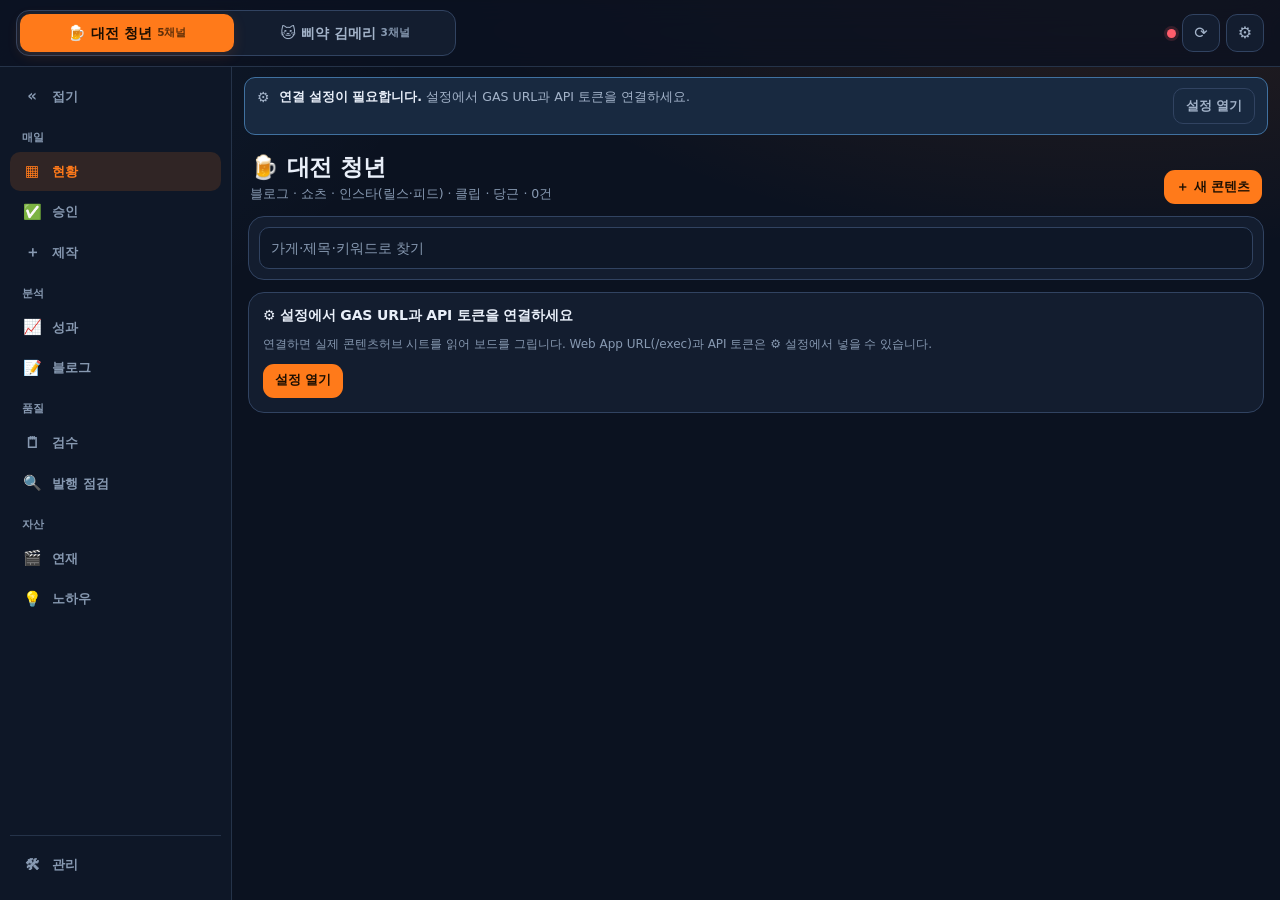
==== index.html @ 8d82ce2b "chore(MV): 노트북 미지원 안내 문구 제거 — hub-agent #15 로 영상 컷 렌더 확정 hub-agent PR #15(243d87c)가 노트북 MV 영상 컷(inpu" ====
<!doctype html>
<html lang="ko" data-brand="daejeon_youth">
<head>
<meta charset="utf-8">
<meta name="viewport" content="width=device-width, initial-scale=1, viewport-fit=cover">
<meta http-equiv="Content-Security-Policy"
      content="default-src 'self'; script-src 'self'; style-src 'self' 'unsafe-inline'; img-src 'self' data: blob:; media-src 'self' blob: https://*.storage.jamendo.com; connect-src 'self' https://script.google.com https://script.googleusercontent.com; font-src 'self'; base-uri 'none'; form-action 'none'; frame-ancestors 'none'">
<meta name="referrer" content="no-referrer">
<meta name="theme-color" content="#0b1220">
<meta name="mobile-web-app-capable" content="yes">
<meta name="apple-mobile-web-app-capable" content="yes">
<meta name="apple-mobile-web-app-title" content="콘텐츠허브">
<meta name="apple-mobile-web-app-status-bar-style" content="black-translucent">
<title>Content Hub OS — 대전청년 · 삐약 김메리</title>
<link rel="manifest" href="manifest.webmanifest">
<link rel="icon" href="icons/icon-192.png" sizes="192x192" type="image/png">
<link rel="apple-touch-icon" href="icons/icon-192.png">
<link rel="stylesheet" href="css/style.css?v=m2-33">
<link rel="stylesheet" href="css/studio.css?v=20261126b">
</head>
<body>

<a class="skip" href="#main">본문으로 건너뛰기</a>

<header class="appbar">
  <div class="brands" role="tablist" aria-label="브랜드 전환">
    <button type="button" class="brand-chip" data-brand-btn="daejeon_youth" role="tab" aria-selected="true">
      <span class="bc-emoji" aria-hidden="true">🍺</span>
      <span class="bc-name">대전 청년</span>
      <span class="bc-chan">5채널</span>
    </button>
    <button type="button" class="brand-chip" data-brand-btn="ppiyak_kimmary" role="tab" aria-selected="false">
      <span class="bc-emoji" aria-hidden="true">🐱</span>
      <span class="bc-name">삐약 김메리</span>
      <span class="bc-chan">3채널</span>
    </button>
  </div>

  <div class="appbar-tools">
    <button type="button" id="btn-approve-badge" class="pill pill-approve" hidden aria-label="승인 대기 목록 열기">
      <span aria-hidden="true">✅</span><span class="pill-label">승인 대기</span> <b id="approve-count">0</b>
    </button>
    <span id="conn-dot" class="conn-dot" title="연결 상태"></span>
    <button type="button" id="btn-refresh" class="icon-btn" title="새로고침" aria-label="새로고침">⟳</button>
    <button type="button" id="btn-settings" class="icon-btn" title="설정" aria-label="설정">⚙︎</button>
  </div>
</header>

<nav class="tabbar" id="tabbar" aria-label="화면 이동">
  <button type="button" class="tab" data-route="board" aria-label="진행 현황" title="전체 진행 단계를 한눈에"><span aria-hidden="true">▦</span><em>현황</em></button>
  <button type="button" class="tab" data-route="approve" aria-label="빠른 승인" title="카드 한 장씩 읽고 바로 승인"><span aria-hidden="true">✅</span><em>승인</em></button>
  <button type="button" class="tab" data-route="create" aria-label="제작 스튜디오" title="재료를 넣으면 블로그·영상·피드 완성본이 나옵니다"><span aria-hidden="true">＋</span><em>제작</em></button>
  <button type="button" class="tab" data-route="perf" aria-label="성과분석" title="이번 주 유효조회·당월 리워드·당근 달성률"><span aria-hidden="true">📈</span><em>성과</em></button>
  <button type="button" class="tab" id="btn-more" aria-label="더보기 메뉴"><span aria-hidden="true">⋯</span><em>더보기</em></button>
</nav>

<nav class="sidebar" id="sidebar" aria-label="전체 메뉴">
  <button type="button" class="side-toggle" id="btn-rail" aria-label="사이드바 접기" title="사이드바 접기"><span aria-hidden="true">«</span><em>접기</em></button>
  <p class="side-title">매일</p>
  <button type="button" class="side-item" data-route="board" aria-label="진행 현황" title="전체 진행 단계를 한눈에"><span aria-hidden="true">▦</span><em>현황</em></button>
  <button type="button" class="side-item" data-route="approve" aria-label="빠른 승인" title="카드 한 장씩 읽고 바로 승인"><span aria-hidden="true">✅</span><em>승인</em></button>
  <button type="button" class="side-item" data-route="create" aria-label="제작 스튜디오" title="재료를 넣으면 블로그·영상·피드 완성본이 나옵니다"><span aria-hidden="true">＋</span><em>제작</em></button>
  <p class="side-title">분석</p>
  <button type="button" class="side-item" data-route="perf" aria-label="성과분석" title="이번 주 유효조회·당월 리워드·당근 달성률"><span aria-hidden="true">📈</span><em>성과</em></button>
  <button type="button" class="side-item" data-route="blog" aria-label="내 블로그" title="네이버 블로그 방문자·글 반응·검색 순위"><span aria-hidden="true">📝</span><em>블로그</em></button>
  <p class="side-title">품질</p>
  <button type="button" class="side-item" data-route="review" aria-label="원고 검수" title="올리기 전에 빠진 것 확인"><span aria-hidden="true">🗒</span><em>검수</em></button>
  <button type="button" class="side-item" data-route="lint" aria-label="발행 점검" title="상위노출 9항목으로 초안을 점검"><span aria-hidden="true">🔍</span><em>발행 점검</em></button>
  <p class="side-title">자산</p>
  <button type="button" class="side-item" data-route="series" aria-label="연재 모음" title="같은 주제로 이어지는 편 관리"><span aria-hidden="true">🎬</span><em>연재</em></button>
  <button type="button" class="side-item" data-route="knowhow" aria-label="노하우" title="잘 된 글의 비결 모아두기"><span aria-hidden="true">💡</span><em>노하우</em></button>
  <div class="side-group side-bottom">
    <button type="button" class="side-item" data-route="ops" aria-label="관리" title="연결·백업·시트 점검"><span aria-hidden="true">🛠</span><em>관리</em></button>
  </div>
</nav>

<dialog id="more-sheet" class="sheet">
  <div class="sheet-card">
    <header class="sheet-head">
      <h2>더보기</h2>
      <button type="button" class="icon-btn" data-close="more-sheet" aria-label="닫기">✕</button>
    </header>
    <div class="sheet-body more-grid">
      <button type="button" class="more-item" data-route="blog" aria-label="내 블로그" title="네이버 블로그 방문자·글 반응·검색 순위"><span aria-hidden="true">📝</span><em>블로그</em></button>
      <button type="button" class="more-item" data-route="review" aria-label="원고 검수" title="올리기 전에 빠진 것 확인"><span aria-hidden="true">🗒</span><em>검수</em></button>
      <button type="button" class="more-item" data-route="lint" aria-label="발행 점검" title="상위노출 9항목으로 초안을 점검"><span aria-hidden="true">🔍</span><em>발행 점검</em></button>
      <button type="button" class="more-item" data-route="series" aria-label="연재 모음" title="같은 주제로 이어지는 편 관리"><span aria-hidden="true">🎬</span><em>연재</em></button>
      <button type="button" class="more-item" data-route="knowhow" aria-label="노하우" title="잘 된 글의 비결 모아두기"><span aria-hidden="true">💡</span><em>노하우</em></button>
      <button type="button" class="more-item" data-route="ops" aria-label="관리" title="연결·백업·시트 점검"><span aria-hidden="true">🛠</span><em>관리</em></button>
    </div>
  </div>
</dialog>

<div id="banners" class="banners" aria-live="polite"></div>

<main id="main" tabindex="-1">
  <div class="loading-skeleton" id="boot">
    <div class="sk-line w40"></div>
    <div class="sk-card"></div>
    <div class="sk-card"></div>
  </div>
</main>

<div id="toasts" class="toasts" aria-live="polite" aria-atomic="false"></div>

<!-- ───────────── 설정 ───────────── -->
<dialog id="settings-dialog" class="sheet">
  <div class="sheet-card">
    <header class="sheet-head">
      <h2>설정</h2>
      <button type="button" class="icon-btn" data-close="settings-dialog" aria-label="닫기">✕</button>
    </header>

    <div class="sheet-body">
      <section class="panel">
        <h3>구글 시트 서버 연결</h3>
        <p class="hint">한 번만 넣으면 됩니다. 값은 이 기기 브라우저에만 저장됩니다.</p>
        <label class="field">
          <span class="field-label">서버 주소 <code>/exec</code></span>
          <input id="in-gas-url" type="url" inputmode="url" autocomplete="off" spellcheck="false"
                 placeholder="https://script.google.com/macros/s/AKfy…/exec">
        </label>
        <label class="field">
          <span class="field-label">연결 열쇠 (API 토큰)</span>
          <span class="input-row">
            <input id="in-token" type="password" autocomplete="off" spellcheck="false"
                   placeholder="시트 메뉴 → 2. API 토큰 확인">
            <button type="button" id="btn-toggle-token" class="ghost-btn">보기</button>
          </span>
        </label>
        <p class="hint">
          두 값은 <b>이 브라우저에만</b> 저장되고, 저장소(깃허브)에는 올라가지 않습니다.
        </p>
        <div class="row">
          <button type="button" id="btn-test" class="btn" title="주소와 열쇠가 맞는지 확인합니다">연결 확인</button>
          <button type="button" id="btn-save-cfg" class="btn primary">저장</button>
        </div>
        <div id="conn-result" class="result" hidden></div>
      </section>

      <section class="panel">
        <h3>안전</h3>
        <p class="hint">
          계정 비밀번호·쿠키·인증번호는 이 앱이 저장하지 않습니다. 로그인 확인·인증이 필요하면 카드가 <b>직접 확인</b> 칸으로 갑니다.
        </p>
        <button type="button" id="btn-clear-token" class="ghost-btn danger">연결 열쇠 지우기</button>
      </section>

      <p class="version">Content Hub OS · M1 · <span id="build-label">v2-m60</span></p>
    </div>
  </div>
</dialog>

<!-- ───────────── 상세 ───────────── -->
<dialog id="detail-dialog" class="sheet sheet-wide">
  <div class="sheet-card">
    <header class="sheet-head">
      <h2 id="detail-title">카드 상세</h2>
      <button type="button" class="icon-btn" data-close="detail-dialog" aria-label="닫기">✕</button>
    </header>
    <div class="sheet-tabs" id="detail-tabs" role="tablist" aria-label="카드 상세 보기"></div>
    <div class="sheet-body" id="detail-body"></div>
  </div>
</dialog>

<noscript>
  <p style="padding:24px;color:#fff">이 앱은 자바스크립트가 필요합니다.</p>
</noscript>

<script type="module" src="js/app.js?v=20261127b"></script>
</body>
</html>
---- css/style.css ----
/* ==========================================================================
   Content Hub OS — M1 스타일
   브랜드 테마: 대전 청년(네이비·오렌지) / 삐약 김메리(코랄·크림)
   폰 우선. 360px 이상 보장, 900px 이상에서 가로 확장.
   ========================================================================== */

:root {
  --bg: #0b1220;
  --bg-soft: #0e1727;
  --surface: #131d2f;
  --surface-2: #19253a;
  --line: #253349;
  --line-soft: #1d2a3e;
  --tx: #e9eff9;
  --tx-2: #a3b3c9;
  --tx-3: #6f829c;
  --accent: #ff7a1a;
  --accent-2: #ffb066;
  --accent-ink: #1a0e02;
  --accent-soft: rgba(255, 122, 26, 0.14);
  --ok: #35d07f;
  --warn: #ffc247;
  --danger: #ff5d6c;
  --info: #57b6ff;
  --violet: #a58bff;
  /* 채널 정체성 — 두 트랙 공통. 아이콘 선·1px 테두리·12~16% 틴트에만 쓰고 글자색으로는 쓰지 않는다(작은 글씨 대비 확보) */
  --ch-blog: #5ca36e;
  --ch-shorts: #d96b6b;
  --ch-reels: #b0729e;
  --ch-feed: #7686c9;
  --ch-clip: #4ea885;
  --ch-daangn: #ff7a45;
  --radius: 16px;
  --radius-sm: 11px;
  --shadow: 0 10px 30px rgba(0, 0, 0, 0.35);
  --shadow-soft: 0 2px 10px rgba(0, 0, 0, 0.22);
  --font: -apple-system, BlinkMacSystemFont, "Apple SD Gothic Neo", "Malgun Gothic",
          "Noto Sans KR", system-ui, "Segoe UI", Roboto, sans-serif;
  --mono: ui-monospace, SFMono-Regular, Menlo, Consolas, monospace;
  --tap: 44px;
}

/* 삐약 김메리 — 웜 차콜 + 소프트 테라코타. 고채도 핑크(#ff8fa3)와 적갈색 배경(#170f12)을 걷어낸 팔레트.
   대비(직접 계산): tx/bg 16.34 · tx/surface 14.47 · tx-2/surface 8.47 · tx-3/surface 4.96 ·
   accent-ink/accent 7.06 · accent/surface 6.26 · surface/bg 1.13 · line/surface 1.43 — 전부 AA 이상. */
html[data-brand="ppiyak_kimmary"] {
  --bg: #141210;
  --bg-soft: #1a1714;
  --surface: #221e1a;
  --surface-2: #2a2521;
  --line: #3f382f;
  --line-soft: #312b26;
  --tx: #f4efe8;
  --tx-2: #c2b8ac;
  --tx-3: #968b7e;
  --accent: #e08a56;
  --accent-2: #f0b58d;
  --accent-ink: #141210;
  --accent-soft: rgba(224, 138, 86, 0.06);
}

* { box-sizing: border-box; }

/* hidden 속성이 display 규칙에 지지 않게 (배지·결과 박스가 0건에도 남는 문제) */
[hidden] { display: none !important; }

html, body { margin: 0; padding: 0; }

body {
  background:
    radial-gradient(1100px 520px at 88% -8%, var(--accent-soft), transparent 62%),
    radial-gradient(900px 460px at -10% 8%, rgba(87, 182, 255, 0.08), transparent 60%),
    var(--bg);
  color: var(--tx);
  font-family: var(--font);
  font-size: 15px;
  line-height: 1.5;
  -webkit-font-smoothing: antialiased;
  min-height: 100dvh;
  padding-bottom: calc(78px + env(safe-area-inset-bottom));
  transition: background-color .25s ease;
}

/* 라디얼 글로우는 하나만, 아주 옅게(6%). 두 번째 틴트는 카드 경계를 뭉개서 뺐다. */
html[data-brand="ppiyak_kimmary"] body {
  background:
    radial-gradient(1100px 520px at 88% -8%, var(--accent-soft), transparent 62%),
    var(--bg);
}

h1, h2, h3, h4 { margin: 0; line-height: 1.28; font-weight: 700; letter-spacing: -0.01em; }
p { margin: 0; }
button { font: inherit; color: inherit; cursor: pointer; }
code { font-family: var(--mono); font-size: .88em; background: rgba(255, 255, 255, .07); padding: 1px 5px; border-radius: 5px; }
a { color: var(--accent-2); }

:focus-visible { outline: 2px solid var(--accent); outline-offset: 2px; border-radius: 6px; }

.skip {
  position: absolute; left: -9999px; top: 0; background: var(--accent); color: var(--accent-ink);
  padding: 10px 14px; border-radius: 0 0 10px 0; z-index: 100; font-weight: 700;
}
.skip:focus { left: 0; }

/* ───────────── 상단 바 ───────────── */
.appbar {
  position: sticky; top: 0; z-index: 40;
  display: flex; align-items: center; gap: 10px;
  padding: calc(8px + env(safe-area-inset-top)) 12px 8px;
  background: color-mix(in srgb, var(--bg) 82%, transparent);
  backdrop-filter: blur(14px) saturate(1.2);
  -webkit-backdrop-filter: blur(14px) saturate(1.2);
  border-bottom: 1px solid var(--line-soft);
}

.brands {
  display: flex; gap: 4px; padding: 3px; flex: 1 1 auto; min-width: 0;
  background: var(--surface); border: 1px solid var(--line); border-radius: 13px;
}

.brand-chip {
  flex: 1 1 0; min-width: 0;
  display: flex; align-items: center; justify-content: center; gap: 5px;
  min-height: 38px; padding: 4px 8px;
  background: transparent; border: 0; border-radius: 10px;
  color: var(--tx-2); font-size: 13px; font-weight: 600;
  transition: background .18s ease, color .18s ease, transform .12s ease;
  white-space: nowrap; overflow: hidden;
}
.brand-chip .bc-emoji { font-size: 15px; line-height: 1; }
.brand-chip .bc-name { overflow: hidden; text-overflow: ellipsis; }
.brand-chip .bc-chan { font-size: 10.5px; color: var(--tx-3); font-weight: 600; }
.brand-chip[aria-selected="true"] {
  background: var(--accent); color: var(--accent-ink);
  box-shadow: 0 4px 14px var(--accent-soft);
}
.brand-chip[aria-selected="true"] .bc-chan { color: color-mix(in srgb, var(--accent-ink) 70%, transparent); }
.brand-chip:active { transform: scale(.98); }

.appbar-tools { display: flex; align-items: center; gap: 6px; flex: 0 0 auto; }

.icon-btn {
  width: 38px; height: 38px; display: grid; place-items: center;
  background: var(--surface); border: 1px solid var(--line); border-radius: 11px;
  color: var(--tx-2); font-size: 16px; line-height: 1;
  transition: color .15s, border-color .15s, transform .12s;
}
.icon-btn:hover { color: var(--tx); border-color: var(--accent); }
.icon-btn:active { transform: scale(.94); }

.pill {
  display: inline-flex; align-items: center; gap: 6px;
  height: 34px; padding: 0 11px; border-radius: 999px;
  background: var(--accent-soft); border: 1px solid color-mix(in srgb, var(--accent) 45%, transparent);
  color: var(--accent-2); font-size: 12px; font-weight: 700;
}
.pill b { font-variant-numeric: tabular-nums; }

.conn-dot {
  width: 9px; height: 9px; border-radius: 50%; flex: 0 0 auto;
  background: var(--tx-3); box-shadow: 0 0 0 3px rgba(255, 255, 255, .04);
}
.conn-dot.live { background: var(--ok); box-shadow: 0 0 0 3px rgba(53, 208, 127, .18); }
.conn-dot.off { background: var(--danger); box-shadow: 0 0 0 3px rgba(255, 93, 108, .16); }

/* ───────────── 탭 ───────────── */
.tabbar {
  position: fixed; left: 0; right: 0; bottom: 0; z-index: 45;
  display: grid; grid-template-columns: repeat(5, 1fr);
  gap: 2px; padding: 6px 6px calc(6px + env(safe-area-inset-bottom));
  background: color-mix(in srgb, var(--bg-soft) 92%, transparent);
  backdrop-filter: blur(16px); -webkit-backdrop-filter: blur(16px);
  border-top: 1px solid var(--line-soft);
}
.tab {
  display: flex; flex-direction: column; align-items: center; gap: 2px;
  padding: 6px 2px; min-height: var(--tap);
  background: transparent; border: 0; border-radius: 11px;
  color: var(--tx-3); font-size: 10.5px; font-weight: 600;
  transition: color .15s, background .15s;
}
.tab span { font-size: 17px; line-height: 1.1; }
.tab em { font-style: normal; }
.tab[aria-current="page"] { color: var(--accent); background: var(--accent-soft); }
/* 더보기 시트에서 들어온 화면 — 하단 [더보기]를 켜 둔다 */
.tab.is-active { color: var(--accent); }

/* 사이드바(PC) · 더보기 시트(폰) */
.sidebar { display: none; }
.more-grid { display: grid; grid-template-columns: repeat(3, 1fr); gap: 10px; }
.more-item {
  display: flex; flex-direction: column; align-items: center; justify-content: center; gap: 4px;
  min-height: 72px; padding: 10px 4px;
  background: var(--surface); border: 1px solid var(--line); border-radius: var(--radius-sm);
  color: var(--tx-2); font-size: 12.5px; font-weight: 600;
}
.more-item span { font-size: 20px; line-height: 1.1; }
.more-item em { font-style: normal; }
.more-item[aria-current="page"] { color: var(--accent); background: var(--accent-soft); }

/* ───────────── 배너 ───────────── */
.banners { display: grid; gap: 8px; padding: 0 12px; }
.banners:not(:empty) { padding-top: 10px; }
.banner {
  display: flex; align-items: flex-start; gap: 9px;
  padding: 10px 12px; border-radius: var(--radius-sm);
  background: var(--surface); border: 1px solid var(--line);
  font-size: 12.5px; color: var(--tx-2);
}
.banner strong { color: var(--tx); }
.banner .b-ico { font-size: 14px; line-height: 1.35; }
.banner.warn { border-color: color-mix(in srgb, var(--warn) 40%, var(--line)); background: color-mix(in srgb, var(--warn) 8%, var(--surface)); }
.banner.danger { border-color: color-mix(in srgb, var(--danger) 45%, var(--line)); background: color-mix(in srgb, var(--danger) 9%, var(--surface)); }
.banner.info { border-color: color-mix(in srgb, var(--info) 40%, var(--line)); background: color-mix(in srgb, var(--info) 8%, var(--surface)); }
.banner button { margin-left: auto; flex: 0 0 auto; white-space: nowrap; }
.banner > div { min-width: 0; }

/* ───────────── 레이아웃 ───────────── */
main {
  display: block; padding: 12px; max-width: 1240px; margin: 0 auto; outline: none;
}

.page-head {
  display: flex; align-items: flex-end; justify-content: space-between; gap: 10px;
  margin: 4px 2px 12px; flex-wrap: wrap;
}
.page-head h1 { font-size: 20px; }
.page-head .sub { font-size: 12.5px; color: var(--tx-3); margin-top: 3px; }
.page-head .head-actions { display: flex; gap: 6px; align-items: center; }

.panel {
  background: var(--surface); border: 1px solid var(--line);
  border-radius: var(--radius); padding: 14px; margin-bottom: 12px;
}
.panel h3 { font-size: 14px; margin-bottom: 10px; display: flex; align-items: center; gap: 7px; }
.panel h3 .tag { font-size: 10.5px; font-weight: 700; color: var(--tx-3); border: 1px solid var(--line); border-radius: 999px; padding: 1px 7px; }
.panel .hint { font-size: 12px; color: var(--tx-3); line-height: 1.55; }
.panel .hint + .hint { margin-top: 6px; }

.grid-2 { display: grid; gap: 12px; }
@media (min-width: 760px) { .grid-2 { grid-template-columns: 1fr 1fr; } }

/* ───────────── 버튼 ───────────── */
.btn {
  min-height: 40px; padding: 0 15px;
  display: inline-flex; align-items: center; justify-content: center; gap: 6px;
  background: var(--surface-2); color: var(--tx);
  border: 1px solid var(--line); border-radius: 11px;
  font-size: 13.5px; font-weight: 650;
  transition: transform .12s, border-color .15s, background .15s;
}
.btn:hover { border-color: var(--accent); }
.btn:active { transform: scale(.98); }
.btn.primary { background: var(--accent); color: var(--accent-ink); border-color: transparent; }
.btn.primary:hover { filter: brightness(1.06); }
.btn[disabled] { opacity: .5; pointer-events: none; }
.btn.block { width: 100%; }
.btn.sm { min-height: 34px; padding: 0 11px; font-size: 12.5px; }

.ghost-btn {
  min-height: 36px; padding: 0 12px;
  background: transparent; border: 1px solid var(--line); border-radius: 10px;
  color: var(--tx-2); font-size: 12.5px; font-weight: 600;
}
.ghost-btn:hover { color: var(--tx); border-color: var(--accent); }
.ghost-btn.danger { color: var(--danger); border-color: color-mix(in srgb, var(--danger) 40%, var(--line)); }

.row { display: flex; gap: 8px; flex-wrap: wrap; align-items: center; }
.row.end { justify-content: flex-end; }
.spacer { flex: 1 1 auto; }

/* ───────────── 상태 배지 ───────────── */
.badge {
  display: inline-flex; align-items: center; gap: 4px;
  padding: 2px 8px; border-radius: 999px;
  font-size: 10.5px; font-weight: 800; letter-spacing: .02em;
  border: 1px solid transparent; white-space: nowrap;
}
.badge.DRAFT { background: rgba(111, 130, 156, .16); color: #b8c6d9; border-color: rgba(111, 130, 156, .3); }
.badge.GENERATING { background: rgba(87, 182, 255, .14); color: var(--info); border-color: rgba(87, 182, 255, .35); }
.badge.REVIEW { background: rgba(255, 194, 71, .14); color: var(--warn); border-color: rgba(255, 194, 71, .35); }
.badge.READY { background: rgba(53, 208, 127, .14); color: var(--ok); border-color: rgba(53, 208, 127, .35); }
.badge.PUBLISHING { background: rgba(165, 139, 255, .16); color: var(--violet); border-color: rgba(165, 139, 255, .38); }
.badge.PUBLISHED { background: rgba(87, 182, 255, .16); color: var(--info); border-color: rgba(87, 182, 255, .38); }
.badge.LINKED { background: rgba(53, 208, 127, .18); color: #7be3ae; border-color: rgba(53, 208, 127, .45); }
.badge.NEEDS_HUMAN { background: rgba(255, 93, 108, .16); color: var(--danger); border-color: rgba(255, 93, 108, .4); }
.badge.PARTIAL_FAIL { background: rgba(255, 93, 108, .1); color: #ff9aa5; border-color: rgba(255, 93, 108, .3); }

.chan-dot { width: 7px; height: 7px; border-radius: 50%; background: var(--line); display: inline-block; }
.chan-dot.on { background: var(--ok); }
.chan-dot.skip { background: var(--tx-3); opacity: .45; }

/* ───────────── 보드 ───────────── */
.board {
  display: grid; grid-auto-flow: column; grid-auto-columns: minmax(268px, 1fr);
  gap: 10px; overflow-x: auto; padding-bottom: 8px;
  scroll-snap-type: x proximity;
}
.board > * { scroll-snap-align: start; }
@media (min-width: 1100px) {
  .board { grid-auto-flow: row; grid-template-columns: repeat(3, minmax(0, 1fr)); overflow: visible; }
}
@media (min-width: 900px) and (max-width: 1099px) {
  .board { grid-auto-flow: row; grid-template-columns: repeat(2, minmax(0, 1fr)); }
}

.col {
  background: color-mix(in srgb, var(--surface) 70%, transparent);
  border: 1px solid var(--line-soft); border-radius: var(--radius);
  padding: 10px; min-height: 150px; display: flex; flex-direction: column; gap: 8px;
}
.col-head { display: flex; align-items: center; gap: 7px; padding: 2px 2px 4px; }
.col-head h2 { font-size: 12.5px; font-weight: 700; color: var(--tx-2); }
.col-head .n {
  margin-left: auto; font-size: 11px; font-weight: 700; color: var(--tx-3);
  background: var(--surface-2); border-radius: 999px; padding: 1px 7px; font-variant-numeric: tabular-nums;
}
.col.alert { border-color: color-mix(in srgb, var(--danger) 35%, var(--line-soft)); }

/* 0건 칸은 폰·PC 모두 한 줄 바로 접는다.
   빈 칸 다섯 개가 화면을 다 먹으면 정작 카드가 첫 화면에 안 보인다(칼럼 순서는 파이프라인이라 그대로 둔다). */
.col.is-empty { min-height: 0; padding: 8px 11px; justify-content: center; align-self: start; }
.col.is-empty .col-head { padding: 0; }
.col.is-empty .empty,
.col.is-empty .hint { display: none; }
@media (min-width: 700px) { .col.is-empty { padding: 10px 12px; } }

.ccard {
  display: block; width: 100%; text-align: left;
  background: var(--surface); border: 1px solid var(--line);
  border-radius: 13px; padding: 11px; color: inherit;
  transition: border-color .15s, transform .12s, box-shadow .15s;
  box-shadow: var(--shadow-soft);
}
.ccard:hover { border-color: color-mix(in srgb, var(--accent) 55%, var(--line)); transform: translateY(-1px); }
.ccard:active { transform: scale(.995); }
.ccard .cc-top { display: flex; align-items: center; gap: 6px; margin-bottom: 6px; }
.ccard .cc-id { font-family: var(--mono); font-size: 10px; color: var(--tx-3); }
.ccard .cc-title { font-size: 13.5px; font-weight: 650; line-height: 1.35; margin-bottom: 5px; overflow-wrap: anywhere; }
.ccard .cc-meta { font-size: 11.5px; color: var(--tx-3); display: flex; gap: 8px; flex-wrap: wrap; }
.ccard .cc-chans { display: flex; align-items: center; gap: 7px; margin-top: 8px; font-size: 10.5px; color: var(--tx-3); }
.ccard .cc-chans .ch { display: inline-flex; align-items: center; gap: 3px; }
.ccard .cc-chans .ch.off { opacity: .5; }
.ccard .score { margin-left: auto; font-weight: 800; color: var(--tx-2); font-variant-numeric: tabular-nums; }

.empty {
  text-align: center; color: var(--tx-3); font-size: 12.5px;
  padding: 26px 12px; border: 1px dashed var(--line); border-radius: 13px;
}

/* ───────────── 모바일 10초 승인 ───────────── */
.quick-approve { display: flex; flex-direction: column; gap: 10px; }
.qa-header { display: flex; align-items: center; gap: 8px; font-size: 12.5px; color: var(--tx-2); }
.qa-count { font-weight: 700; }
.qa-cards { min-height: 320px; display: flex; }
.qa-card {
  flex: 1 1 auto; background: var(--surface); border: 1px solid var(--line);
  border-radius: 20px; padding: 18px 16px; box-shadow: var(--shadow);
  display: flex; flex-direction: column; gap: 10px; animation: cardIn .26s ease both;
}
@keyframes cardIn { from { opacity: 0; transform: translateY(10px) scale(.99); } to { opacity: 1; transform: none; } }
.qa-top { display: flex; align-items: center; gap: 8px; flex-wrap: wrap; }
.qa-brand { font-size: 11.5px; font-weight: 700; color: var(--accent-2); background: var(--accent-soft); padding: 3px 9px; border-radius: 999px; }
.qa-title { font-size: 17px; flex: 1 1 auto; }
.qa-score { font-size: 12px; font-weight: 800; color: var(--ok); }
.qa-meta { font-size: 11.5px; color: var(--tx-3); font-family: var(--mono); }
.qa-summary { display: grid; gap: 7px; }
.qa-line { font-size: 13.5px; color: var(--tx); line-height: 1.55; }
.qa-line.dim { color: var(--tx-2); font-size: 12.5px; }
.qa-facts { display: grid; gap: 6px; margin-top: 2px; }
.qa-fact { display: flex; gap: 8px; font-size: 12.5px; color: var(--tx-2); }
.qa-fact b { color: var(--accent-2); font-weight: 700; flex: 0 0 auto; min-width: 54px; }
.qa-empty { color: var(--tx-3); font-size: 13px; margin: auto; text-align: center; }
.qa-actions { position: sticky; bottom: 84px; display: grid; grid-template-columns: 1fr 1fr 1.4fr; gap: 8px; }
@media (min-width: 900px) { .qa-actions { position: static; bottom: auto; } }
.qa-btn {
  min-height: 52px; border-radius: 14px; font-size: 14.5px; font-weight: 750;
  border: 1px solid var(--line); background: var(--surface-2); color: var(--tx);
  transition: transform .1s, filter .15s;
}
.qa-btn:active { transform: scale(.97); }
.qa-btn.qa-approve { background: var(--ok); color: #04240f; border-color: transparent; }
.qa-btn.qa-reject { color: var(--danger); border-color: color-mix(in srgb, var(--danger) 35%, var(--line)); }
.qa-actions.busy { opacity: .6; pointer-events: none; }
.qa-kbd { font-size: 11.5px; color: var(--tx-3); text-align: center; }

/* 인스타 카드뉴스 초안 카드 (2026-11-26) — 🖼️ N장 · 요약 · 드라이브 링크 · 3:4/4:5 미리보기 */
.qa-card-ig { gap: 11px; }
.qa-line.qa-warn { color: var(--warn, #b45309); }
.qa-ig-links { flex-wrap: wrap; gap: 8px; align-items: center; }
.qa-link { font-size: 12.5px; font-weight: 700; color: var(--accent-2); text-decoration: none; padding: 7px 10px; border: 1px solid var(--line); border-radius: 10px; }
.qa-link:hover { text-decoration: underline; }
.qa-ig-preview { display: grid; gap: 8px; }
.qa-ig-head { justify-content: space-between; align-items: center; gap: 8px; }
.qa-ig-cards { display: grid; grid-template-columns: repeat(auto-fill, minmax(120px, 1fr)); gap: 10px; }
.qa-ig-card { display: grid; gap: 4px; }
.qa-ig-card canvas { width: 100%; height: auto; border-radius: 10px; border: 1px solid var(--line); background: var(--surface-2); }
.qa-ig-card-fallback { font-size: 11.5px; color: var(--tx-3); padding: 24px 8px; text-align: center; border: 1px dashed var(--line); border-radius: 10px; }
.qa-ig-cap { font-size: 10.5px; color: var(--tx-3); line-height: 1.35; }

/* ───────────── 폼 ───────────── */
.field { display: block; margin-bottom: 10px; }
.field-label { display: block; font-size: 12px; font-weight: 700; color: var(--tx-2); margin-bottom: 5px; }
input[type="text"], input[type="url"], input[type="password"], input[type="search"],
input[type="date"], input[type="number"], select, textarea {
  width: 100%; min-height: 42px; padding: 9px 11px;
  background: var(--bg-soft); color: var(--tx);
  border: 1px solid var(--line); border-radius: 10px;
  font: inherit; font-size: 14px;
}
textarea { min-height: 82px; resize: vertical; line-height: 1.5; }
input:focus, select:focus, textarea:focus { border-color: var(--accent); outline: none; box-shadow: 0 0 0 3px var(--accent-soft); }
input::placeholder, textarea::placeholder { color: var(--tx-3); }
.input-row { display: flex; gap: 6px; }
.input-row input { flex: 1 1 auto; min-width: 0; }
.input-row .ghost-btn { flex: 0 0 auto; white-space: nowrap; }

.switch { display: flex; align-items: center; gap: 9px; font-size: 13px; font-weight: 600; color: var(--tx); cursor: pointer; }
.switch input { width: 18px; height: 18px; accent-color: var(--accent); }

.form-grid { display: grid; gap: 10px; }
@media (min-width: 700px) { .form-grid.two { grid-template-columns: 1fr 1fr; } }

.result {
  margin-top: 10px; padding: 10px 12px; border-radius: 10px;
  font-size: 12.5px; line-height: 1.55;
  background: var(--bg-soft); border: 1px solid var(--line);
  white-space: pre-wrap; overflow-wrap: anywhere;
}
.result.ok { border-color: color-mix(in srgb, var(--ok) 40%, var(--line)); }
.result.err { border-color: color-mix(in srgb, var(--danger) 45%, var(--line)); color: #ffc0c6; }

/* ───────────── 목록 ───────────── */
.list { display: grid; gap: 8px; }
.lrow {
  display: flex; align-items: center; gap: 10px; width: 100%; text-align: left;
  padding: 11px 12px; border-radius: 12px;
  background: var(--bg-soft); border: 1px solid var(--line-soft); color: inherit;
}
.lrow:hover { border-color: var(--line); }
.lrow .l-main { flex: 1 1 auto; min-width: 0; }
.lrow .l-title { font-size: 13.5px; font-weight: 650; overflow: hidden; text-overflow: ellipsis; white-space: nowrap; }
.lrow .l-sub { font-size: 11.5px; color: var(--tx-3); margin-top: 2px; overflow: hidden; text-overflow: ellipsis; white-space: nowrap; }
.lrow .l-side { flex: 0 0 auto; display: flex; align-items: center; gap: 8px; }

/* ───────────── 검수 체크리스트 ───────────── */
.check-item {
  display: flex; gap: 10px; align-items: flex-start;
  padding: 9px 0; border-bottom: 1px solid var(--line-soft);
}
.check-item:last-child { border-bottom: 0; }
.check-item input { width: 18px; height: 18px; margin-top: 2px; accent-color: var(--accent); flex: 0 0 auto; }
.check-item .ci-label { font-size: 13px; color: var(--tx); }
.check-item .ci-weight { margin-left: auto; font-size: 11px; color: var(--tx-3); font-weight: 700; font-variant-numeric: tabular-nums; }
.scorebar { height: 8px; border-radius: 999px; background: var(--line); overflow: hidden; }
.scorebar > i { display: block; height: 100%; background: linear-gradient(90deg, var(--accent), var(--ok)); width: 0; transition: width .3s ease; }

/* ───────────── 운영 ───────────── */
.stat-grid { display: grid; grid-template-columns: repeat(2, minmax(0, 1fr)); gap: 8px; }
@media (min-width: 700px) { .stat-grid { grid-template-columns: repeat(4, minmax(0, 1fr)); } }
.stat {
  background: var(--bg-soft); border: 1px solid var(--line-soft);
  border-radius: 12px; padding: 10px 11px;
}
.stat .k { font-size: 11px; color: var(--tx-3); font-weight: 600; }
.stat .v { font-size: 17px; font-weight: 800; margin-top: 2px; font-variant-numeric: tabular-nums; }
.stat .v small { font-size: 11px; color: var(--tx-3); font-weight: 600; }
.stat.bad .v { color: var(--danger); }
.stat.good .v { color: var(--ok); }

.kv { display: grid; grid-template-columns: minmax(96px, auto) 1fr; gap: 4px 12px; font-size: 12.5px; }
.kv dt { color: var(--tx-3); }
.kv dd { margin: 0; color: var(--tx); overflow-wrap: anywhere; }

pre.json {
  margin: 0; padding: 11px; border-radius: 10px;
  background: var(--bg); border: 1px solid var(--line-soft);
  font-family: var(--mono); font-size: 11.5px; line-height: 1.5;
  max-height: 260px; overflow: auto; color: var(--tx-2);
  white-space: pre-wrap; overflow-wrap: anywhere;
}

/* ───────────── 시트(모달) ───────────── */
dialog.sheet {
  position: fixed; inset: 0; margin: 0; padding: 0; border: 0; max-width: none; max-height: none;
  width: 100%; height: 100%; background: transparent; color: var(--tx);
}
dialog.sheet::backdrop { background: rgba(2, 6, 14, .66); backdrop-filter: blur(3px); }
.sheet-card {
  position: absolute; left: 0; right: 0; bottom: 0;
  max-height: 92dvh; display: flex; flex-direction: column;
  background: var(--bg-soft); border-top: 1px solid var(--line);
  border-radius: 20px 20px 0 0; box-shadow: 0 -10px 40px rgba(0, 0, 0, .45);
  animation: sheetUp .22s ease both;
}
@keyframes sheetUp { from { transform: translateY(18px); opacity: .6; } to { transform: none; opacity: 1; } }
@media (min-width: 760px) {
  .sheet-card {
    left: 50%; right: auto; bottom: auto; top: 50%;
    width: min(620px, 94vw); max-height: 88dvh;
    transform: translate(-50%, -50%); border-radius: 18px; border: 1px solid var(--line);
    animation: sheetFade .2s ease both;
  }
  .sheet-wide .sheet-card { width: min(860px, 94vw); }
  @keyframes sheetFade { from { opacity: 0; transform: translate(-50%, -48%); } to { opacity: 1; transform: translate(-50%, -50%); } }
}
.sheet-head {
  display: flex; align-items: center; gap: 10px;
  padding: 14px 14px 10px; border-bottom: 1px solid var(--line-soft);
}
.sheet-head h2 { font-size: 16px; flex: 1 1 auto; overflow: hidden; text-overflow: ellipsis; white-space: nowrap; }
.sheet-body { padding: 14px 14px calc(20px + env(safe-area-inset-bottom)); overflow-y: auto; -webkit-overflow-scrolling: touch; }
.version { text-align: center; font-size: 11px; color: var(--tx-3); margin-top: 4px; }

/* ───────────── 토스트 ───────────── */
.toasts {
  position: fixed; left: 50%; transform: translateX(-50%);
  bottom: calc(84px + env(safe-area-inset-bottom)); z-index: 80;
  display: grid; gap: 8px; width: min(440px, calc(100vw - 24px)); pointer-events: none;
}
@media (min-width: 900px) { .toasts { bottom: 24px; } }
.toast {
  pointer-events: auto;
  display: flex; align-items: flex-start; gap: 8px;
  padding: 11px 13px; border-radius: 12px;
  background: var(--surface-2); border: 1px solid var(--line);
  box-shadow: var(--shadow); font-size: 12.5px; color: var(--tx);
  animation: toastIn .2s ease both;
}
.toast.ok { border-color: color-mix(in srgb, var(--ok) 45%, var(--line)); }
.toast.err { border-color: color-mix(in srgb, var(--danger) 50%, var(--line)); }
.toast.out { animation: toastOut .18s ease both; }
@keyframes toastIn { from { opacity: 0; transform: translateY(8px); } to { opacity: 1; transform: none; } }
@keyframes toastOut { to { opacity: 0; transform: translateY(6px); } }

/* ───────────── 스켈레톤 ───────────── */
.loading-skeleton { display: grid; gap: 12px; }
.sk-line, .sk-card {
  background: linear-gradient(90deg, var(--surface) 25%, var(--surface-2) 37%, var(--surface) 63%);
  background-size: 400% 100%; animation: shimmer 1.3s ease infinite; border-radius: 10px;
}
.sk-line { height: 18px; }
.sk-line.w40 { width: 40%; }
.sk-card { height: 96px; border-radius: 14px; }
@keyframes shimmer { 0% { background-position: 100% 0; } 100% { background-position: 0 0; } }

/* ───────────── 데스크톱 ───────────── */
@media (min-width: 900px) {
  body { padding-bottom: 24px; }
  .brands { flex: 0 1 440px; }
  .brand-chip { padding: 4px 16px; }
  .appbar-tools { margin-left: auto; }
  .tabbar { display: none; }
  /* top 은 상단 바 높이(브랜드 스위처 46 + 위아래 여백 20 + 테두리 1)에 맞춘다 — 어긋나면 사이드바가 바를 덮거나 틈이 보인다 */
  .sidebar {
    display: flex; flex-direction: column; gap: 2px;
    position: fixed; top: 67px; left: 0; bottom: 0; width: 232px; overflow-y: auto;
    padding: 10px 10px 16px; z-index: 40;
    background: var(--bg-soft); border-right: 1px solid var(--line-soft);
  }
  .sidebar.is-rail { width: 64px; padding-left: 8px; padding-right: 8px; }
  .side-toggle, .side-item {
    display: flex; align-items: center; gap: 10px; width: 100%;
    padding: 8px 12px; min-height: 38px; border: 0; border-radius: 10px;
    background: transparent; color: var(--tx-3); font-size: 13px; font-weight: 600; text-align: left;
  }
  .side-item:hover, .side-toggle:hover { background: var(--accent-soft); }
  .side-item[aria-current="page"] { color: var(--accent); background: var(--accent-soft); }
  .side-item span, .side-toggle span { font-size: 15px; width: 20px; text-align: center; flex: 0 0 auto; }
  .side-item em, .side-toggle em { font-style: normal; }
  .side-toggle span { display: inline-block; transition: transform .18s ease; }
  .sidebar.is-rail .side-toggle span { transform: rotate(180deg); }
  .side-title { margin: 12px 12px 4px; font-size: 11px; font-weight: 700; color: var(--tx-3); letter-spacing: .04em; }
  .side-bottom { margin-top: auto; padding-top: 10px; border-top: 1px solid var(--line-soft); }
  .sidebar.is-rail .side-title { visibility: hidden; height: 4px; margin: 6px 0 0; overflow: hidden; }
  .sidebar.is-rail em { display: none; }
  .sidebar.is-rail .side-item, .sidebar.is-rail .side-toggle { justify-content: center; padding-left: 0; padding-right: 0; }
  /* 본문은 사이드바 오른쪽 남은 폭 안에서 가운데 — 아주 넓은 화면에서 오른쪽만 비지 않게
     (100% 는 스크롤바를 뺀 실제 폭이라 100vw 보다 정확하다) */
  main { padding: 14px 16px 40px; max-width: 1440px; margin-left: max(232px, calc((100% - 1440px) / 2 + 116px)); }
  .sidebar.is-rail ~ main { margin-left: max(64px, calc((100% - 1440px) / 2 + 32px)); }
  .banners { margin-left: max(232px, calc((100% - 1440px) / 2 + 116px)); }
  .sidebar.is-rail ~ .banners { margin-left: max(64px, calc((100% - 1440px) / 2 + 32px)); }
  .page-head h1 { font-size: 23px; }
  .appbar { padding: 10px 16px; }
  .brand-chip { font-size: 13.5px; }
}

/* 폰: 상단 바를 한 줄로 유지하면서 글자가 잘리지 않게 */
@media (max-width: 520px) {
  .appbar { gap: 6px; padding-left: 8px; padding-right: 8px; }
  .brand-chip .bc-chan { display: none; }
  .brand-chip { gap: 4px; padding: 4px 6px; font-size: 12.5px; }
  /* 34px 는 손가락으로 누르기 작다(2026-11-26) — 38px + 히트 영역 확장으로 44px 확보(아래 모바일 블록) */
  .icon-btn { width: 38px; height: 38px; border-radius: 10px; }
  .pill { height: 32px; padding: 0 8px; gap: 4px; font-size: 11.5px; }
  .pill .pill-label { display: none; }
  .appbar-tools { gap: 4px; }
  .banner { padding: 9px 10px; font-size: 12px; }
}

/* ───────────── 폰(≤699px): 칸반을 세로 스택으로 ─────────────
   가로 스크롤 칸반이면 빈 열이 화면을 다 먹고 발행분이 오른쪽에 숨는다.
   폰에서는 6개 상태를 위→아래로 쌓고, 0건 열은 제목 줄만 남긴다. */
@media (max-width: 699px) {
  .board {
    grid-auto-flow: row;
    grid-auto-columns: auto;
    grid-template-columns: minmax(0, 1fr);
    overflow: visible;
    padding-bottom: 0;
    gap: 9px;
  }
  .board > * { scroll-snap-align: none; }
  .col { min-height: 0; padding: 10px 10px 9px; gap: 7px; }
  .col.is-empty { padding: 8px 10px; }
  .col.is-empty .empty { display: none; }
  .col.is-empty .hint { display: none; }
  .col-head { padding: 0 2px 0; }
  .col-head h2 { font-size: 13px; }
  .ccard { padding: 12px; }
  .ccard .cc-title { font-size: 14px; }
  .lrow { min-height: 46px; }
  /* 시리즈 EP 제목이 잘리지 않게 여러 줄 허용 */
  .seed-row { align-items: flex-start; }
  .seed-row .l-title, .seed-row .l-sub {
    white-space: normal; overflow: visible; text-overflow: clip; overflow-wrap: anywhere;
  }
  .seed-row .l-side { align-self: flex-start; }
}

@media (prefers-reduced-motion: reduce) {
  * { animation-duration: .01ms !important; animation-iteration-count: 1 !important; transition-duration: .01ms !important; }
}


/* ───────────── M2: 시리즈 · 키워드팩 · 훅 A/B ───────────── */
.seg { display: flex; gap: 6px; margin: 0 2px 12px; flex-wrap: wrap; }
.seg-btn {
  padding: 8px 12px; min-height: 38px;
  background: var(--surface); border: 1px solid var(--line); border-radius: 999px;
  color: var(--tx-3); font-size: 12.5px; font-weight: 700;
}
.seg-btn[aria-selected="true"] { color: var(--accent); background: var(--accent-soft); border-color: color-mix(in srgb, var(--accent) 40%, var(--line)); }
.seed-row { width: 100%; text-align: left; gap: 10px; align-items: flex-start; }
.seed-caret { color: var(--tx-3); font-size: 12px; }
.seed-detail {
  border: 1px solid var(--line); border-top: 0; border-radius: 0 0 var(--radius-sm) var(--radius-sm);
  padding: 12px; margin: -6px 0 10px; background: color-mix(in srgb, var(--surface) 60%, var(--bg-soft));
}
.kv-grid { display: grid; gap: 6px; }
.kv { display: grid; grid-template-columns: 88px 1fr; gap: 8px; font-size: 12.5px; line-height: 1.5; }
.kv-k { color: var(--tx-3); font-weight: 700; }
.kv-v { color: var(--tx); min-width: 0; overflow-wrap: anywhere; }
.kv-v.mono, .mono { font-family: ui-monospace, SFMono-Regular, Menlo, monospace; font-size: 11.5px; }
.dim { color: var(--tx-3); }
.seed-table { width: 100%; border-collapse: collapse; margin: 10px 0; font-size: 12px; }
.seed-table th, .seed-table td { text-align: left; padding: 7px 8px; border-bottom: 1px solid var(--line-soft); vertical-align: top; }
.seed-table th { color: var(--tx-3); font-size: 11px; font-weight: 700; }
.seed-block { padding: 10px 0; border-top: 1px solid var(--line-soft); }
.seed-block:first-of-type { border-top: 0; }
.seed-block > strong { display: block; margin-bottom: 6px; font-size: 13px; }
.check-list { display: grid; gap: 2px; margin-top: 10px; }
.check-row { display: flex; gap: 9px; align-items: flex-start; padding: 7px 6px; border-radius: 8px; font-size: 12.5px; line-height: 1.45; }
.check-row:hover { background: color-mix(in srgb, var(--surface) 70%, var(--bg-soft)); }
.check-row input { margin-top: 2px; width: 18px; height: 18px; flex: 0 0 auto; accent-color: var(--accent); }
@media (max-width: 560px) {
  .kv { grid-template-columns: 74px 1fr; }
  .seed-table { font-size: 11.5px; }
  .seed-table th, .seed-table td { padding: 6px 5px; }
  .seg-btn { padding: 7px 10px; font-size: 12px; }
}

/* ───────────── 상세 시트: 메타 보정 ───────────── */
.meta-edit {
  margin-top: 16px; padding: 12px;
  border: 1px solid var(--line); border-radius: 13px;
  background: color-mix(in srgb, var(--surface) 60%, transparent);
}
.meta-edit h3 { font-size: 13px; margin-bottom: 9px; }
.meta-edit .field { margin-bottom: 9px; }
.meta-edit .row { gap: 10px; }
.meta-edit .hint { color: var(--danger); }

/* ==========================================================================
   v3: 채널 칩 · 카드 3행 · 카드 분석(2탭)
   ========================================================================== */

/* ───────────── 채널 칩 (카드 앞머리) ───────────── */
.chrow { display: flex; align-items: center; gap: 4px; margin-top: 8px; }
.chip {
  display: inline-flex; align-items: center; gap: 3px; flex: 0 0 auto;
  height: 22px; padding: 0 5px; border-radius: 7px;
  border: 1px solid transparent; background: transparent;
  color: var(--tx); font-size: 10.5px; font-weight: 650; letter-spacing: -.01em;
  white-space: nowrap;
}
.chip svg { width: 12px; height: 12px; flex: 0 0 auto; color: var(--ch, var(--tx-3)); }
.chip .ck { font-size: 9px; opacity: .85; margin-left: 1px; }
.chip[data-ch="blog"] { --ch: var(--ch-blog); }
.chip[data-ch="shorts"] { --ch: var(--ch-shorts); }
.chip[data-ch="reels"] { --ch: var(--ch-reels); }
.chip[data-ch="feed"] { --ch: var(--ch-feed); }
.chip[data-ch="clip"] { --ch: var(--ch-clip); }
.chip[data-ch="daangn"] { --ch: var(--ch-daangn); }
.chip[data-state="done"] {
  background: color-mix(in srgb, var(--ch) 16%, transparent);
  border-color: color-mix(in srgb, var(--ch) 55%, transparent);
}
.chip[data-state="none"] { border-style: dashed; border-color: var(--line); color: var(--tx-3); }
.chip[data-state="none"] svg { color: var(--tx-3); }
.chip[data-state="fail"] {
  background: color-mix(in srgb, var(--danger) 12%, transparent);
  border-color: color-mix(in srgb, var(--danger) 55%, transparent);
}
.chip[data-state="skip"] { border-color: var(--line-soft); color: var(--tx-3); opacity: .6; }
.chip[data-state="skip"] svg { color: var(--tx-3); }
.cc-frac {
  margin-left: auto; font-size: 10.5px; font-weight: 800; color: var(--tx-2);
  font-variant-numeric: tabular-nums; white-space: nowrap;
}
@media (max-width: 370px) { .chip { padding: 0 4px; font-size: 10px; } .chrow { gap: 3px; } }

/* ───────────── 카드 3행 압축 ───────────── */
.ccard .cc-title {
  display: -webkit-box; -webkit-line-clamp: 2; -webkit-box-orient: vertical;
  line-clamp: 2; overflow: hidden; margin-bottom: 0;
}
.ccard .cc-meta3 {
  font-size: 11px; color: var(--tx-3); margin-top: 5px;
  display: flex; gap: 7px; flex-wrap: wrap; overflow-wrap: anywhere;
}
.ccard .cc-score { margin-left: auto; font-size: 10.5px; font-weight: 800; color: var(--tx-2); font-variant-numeric: tabular-nums; }

/* ───────────── 상세 시트 2탭 ───────────── */
.sheet-tabs {
  display: flex; gap: 6px; padding: 0 14px 10px;
  border-bottom: 1px solid var(--line-soft);
}
.sheet-tab {
  flex: 1 1 0; min-height: 38px; padding: 0 10px;
  background: transparent; border: 1px solid var(--line); border-radius: 10px;
  color: var(--tx-3); font-size: 13px; font-weight: 700;
}
.sheet-tab[aria-selected="true"] {
  background: var(--accent-soft); color: var(--accent-2);
  border-color: color-mix(in srgb, var(--accent) 45%, transparent);
}

/* ───────────── 카드 분석 ───────────── */
.ana { display: grid; gap: 14px; }
.ana-h { display: flex; align-items: center; gap: 7px; font-size: 12.5px; font-weight: 800; color: var(--tx-2); margin-bottom: 7px; }
.ana-h .n { font-weight: 700; color: var(--tx-3); font-size: 11px; }
.ana-acts { display: grid; gap: 7px; }
.ana-act {
  display: flex; align-items: flex-start; gap: 9px;
  padding: 10px 12px; border-radius: 11px;
  background: color-mix(in srgb, var(--surface) 70%, transparent);
  border: 1px solid var(--line);
  font-size: 13px; line-height: 1.45; color: var(--tx);
}
.ana-act .ai { font-size: 13px; line-height: 1.35; flex: 0 0 auto; color: var(--accent-2); }
.ana-act.urgent { border-color: color-mix(in srgb, var(--danger) 42%, var(--line)); }
.ana-act.urgent .ai { color: var(--danger); }
.ana-act .go {
  margin-left: auto; flex: 0 0 auto; align-self: center;
  font-size: 11.5px; font-weight: 700; color: var(--tx-2);
  background: transparent; border: 1px solid var(--line); border-radius: 8px;
  padding: 3px 8px; white-space: nowrap;
}
.ana-act .go:hover { color: var(--tx); border-color: var(--accent); }
.ana-prog { display: grid; gap: 7px; }
.ana-prog .pr-top { display: flex; align-items: baseline; gap: 8px; font-size: 12.5px; color: var(--tx-2); }
.ana-prog .pr-top b { font-size: 16px; color: var(--tx); font-variant-numeric: tabular-nums; }
.prog { height: 8px; border-radius: 999px; background: var(--line); overflow: hidden; }
.prog > i { display: block; height: 100%; background: var(--accent); border-radius: 999px; transition: width .3s ease; }
.gate { display: grid; gap: 6px; }
.gate-row {
  display: flex; align-items: center; gap: 9px; flex-wrap: wrap;
  padding: 8px 10px; border-radius: 9px;
  background: var(--bg-soft); border: 1px solid var(--line-soft);
  font-size: 12.5px; color: var(--tx-2);
}
.gate-row .gv { margin-left: auto; font-size: 11.5px; font-weight: 800; white-space: nowrap; }
/* 폰에서는 기준 값을 다음 줄로 내린다 — 긴 기준 문구가 카드 밖으로 나가 가로 스크롤을 만들던 문제(2026-11-23) */
@media (max-width: 699px) {
  .gate-row .gv { margin-left: 0; flex: 1 0 100%; white-space: normal; }
}
.gate-row .gv.ok { color: var(--ok); }
.gate-row .gv.no { color: var(--danger); }
.gate-row .gv.na { color: var(--tx-3); }
.ana-chans { display: grid; gap: 6px; }
.ana-chan {
  display: flex; align-items: center; gap: 9px;
  padding: 9px 10px; border-radius: 10px;
  background: var(--bg-soft); border: 1px solid var(--line-soft);
  border-left: 3px solid var(--ch, var(--line));
  font-size: 12.5px;
}
.ana-chan[data-ch="blog"] { --ch: var(--ch-blog); }
.ana-chan[data-ch="shorts"] { --ch: var(--ch-shorts); }
.ana-chan[data-ch="reels"] { --ch: var(--ch-reels); }
.ana-chan[data-ch="feed"] { --ch: var(--ch-feed); }
.ana-chan[data-ch="clip"] { --ch: var(--ch-clip); }
.ana-chan svg { width: 13px; height: 13px; color: var(--ch); flex: 0 0 auto; }
.ana-chan .nm { color: var(--tx); font-weight: 650; flex: 0 0 auto; }
.ana-chan .st { margin-left: auto; font-size: 11px; color: var(--tx-3); }
.ana-chan a { font-size: 11px; overflow: hidden; text-overflow: ellipsis; white-space: nowrap; max-width: 46%; }
.ana-note { font-size: 11.5px; color: var(--tx-3); line-height: 1.55; }

/* 폰: 분석 탭의 채널 행은 링크를 다음 줄로 */
@media (max-width: 560px) {
  .ana-chan { flex-wrap: wrap; row-gap: 4px; }
  .ana-chan a { max-width: 100%; }
}

/* ==========================================================================
   v3.3 시인성 상향 — 대전 청년(기본 트랙) 전용 오버라이드
   근거(WCAG 2.1, 직접 계산): --tx-3 #8799b1 → surface(#131d2f) 5.80:1 ·
   surface-2(#19253a) 5.28:1 · bg(#0b1220) 6.44:1 (이전 #6f829c는 4.30/3.91로 AA 미달)
   --line #314361 → surface 1.69:1 (이전 1.32) · --line-soft #253349 → surface 1.32:1
   김메리 토큰은 이 블록의 영향을 받지 않는다(브랜드 블록이 같은 변수를 덮어쓴다).
   ========================================================================== */
:root {
  --tx-3: #8799b1;
  --line: #314361;
  --line-soft: #253349;
}

/* 카드: block 유지(.col이 flex column gap이라 여기 margin은 넣지 않는다) */
.ccard { border-radius: 12px; padding: 9px 12px; }
.ccard .cc-title { font-size: 14px; font-weight: 650; line-height: 1.35; }
.ccard .cc-id,
.ccard .cc-meta3,
.cc-frac,
.col-head .n { font-size: 11px; }

/* 채널 칩: 10.5→11px, 22→24px. none/skip의 opacity 감산(.6)은 실효 2.4:1이라 색·테두리로만 구분한다 */
.chip { height: 24px; padding: 0 7px; font-size: 11px; font-weight: 600; }
.chip[data-state="none"] { opacity: 1; background: transparent; border: 1px dashed var(--line); }
.chip[data-state="skip"] { opacity: 1; background: var(--bg-soft); border: 1px solid var(--line-soft); }
.chan-dot.skip { opacity: 1; }

@media (max-width: 699px) {
  .ccard { padding: 9px 12px; }
}

/* ==========================================================================
   숏폼 공방 (js/studioView.js) — 무료 스킬 도구 화면
   기존 토큰(--surface/--line/--tx/--warn/--ok/--accent)만 쓴다. 브랜드 테마가 그대로 먹는다.
   ========================================================================== */
.studio-slot { margin-bottom: 12px; }
.studio-out { margin-top: 10px; }
.studio-out h4 { margin: 12px 0 6px; font-size: 13px; color: var(--tx); }
.studio-foot { font-size: 11.5px; color: var(--tx-3); line-height: 1.6; margin-top: 4px; }
.panel.inner { background: var(--bg-soft); border: 1px solid var(--line-soft); box-shadow: none; }
.hint.warn { color: var(--warn); }

.textarea {
  width: 100%; min-height: 64px; padding: 10px 11px; border-radius: 10px;
  border: 1px solid var(--line); background: var(--bg-soft); color: var(--tx);
  font: inherit; line-height: 1.55; resize: vertical;
}
.textarea.mono, .kv-v.mono { font-family: ui-monospace, SFMono-Regular, Menlo, monospace; font-size: 12px; }
.input {
  width: 100%; padding: 9px 11px; border-radius: 10px; border: 1px solid var(--line);
  background: var(--bg-soft); color: var(--tx); font: inherit;
}
.input.short { width: 88px; }
.inline-field { display: flex; align-items: center; gap: 6px; }

.studio-form { display: grid; grid-template-columns: 1fr 1fr; gap: 8px 12px; }
.studio-form .field { margin: 0; }
@media (max-width: 699px) { .studio-form { grid-template-columns: 1fr; } }

.hook-card { border: 1px solid var(--line-soft); border-radius: 12px; padding: 10px 12px; margin-bottom: 8px; background: var(--bg-soft); }
.hook-card.top { border-color: var(--ok, #4ec9a0); }
.hook-head { display: flex; align-items: baseline; gap: 8px; flex-wrap: wrap; }
.hook-rank { font-size: 11px; font-weight: 700; color: var(--tx-3); letter-spacing: .02em; }
.hook-text { font-size: 14px; line-height: 1.45; flex: 1 1 200px; }
.prop-grid { display: grid; grid-template-columns: repeat(5, 1fr); gap: 8px; margin: 9px 0 6px; }
@media (max-width: 699px) { .prop-grid { grid-template-columns: repeat(2, 1fr); } }
.prop { display: flex; align-items: center; gap: 6px; font-size: 11.5px; color: var(--tx-2); }
.prop b { font-variant-numeric: tabular-nums; color: var(--tx); }
.prop-k { min-width: 34px; color: var(--tx-3); }
.meter { flex: 1 1 auto; height: 6px; border-radius: 99px; background: var(--line-soft); overflow: hidden; min-width: 30px; }
.meter-fill { height: 100%; background: var(--accent, #5b8cff); }
.meter-fill[data-band="약함"] { background: var(--warn); }
.meter-fill[data-band="튼튼"] { background: var(--ok, #4ec9a0); }

.lint-list { display: flex; flex-direction: column; gap: 4px; }
.lint-row { display: flex; gap: 8px; font-size: 12.5px; line-height: 1.5; }
.lint-code { flex: 0 0 84px; font-family: ui-monospace, monospace; font-size: 11px; color: var(--tx-3); }
.lint-row.issue .lint-code { color: var(--warn); }
.lint-row.good .lint-code { color: var(--ok, #4ec9a0); }

.seed-table tbody tr.outlier { background: color-mix(in srgb, var(--ok, #4ec9a0) 7%, transparent); }

/* ==========================================================================
   v3.1: 당근 5번째 채널 · 성과분석(#/perf) · 발행 전 린터(#/lint)
   ========================================================================== */

/* 하단 5칸 — 폰에서 글자가 뭉치지 않게 */
@media (max-width: 400px) {
  .tab { font-size: 10px; padding: 6px 1px; gap: 1px; }
  .tab span { font-size: 15px; }
}

/* ───────────── 성과분석 큰 숫자 ───────────── */
.kpi-grid { display: grid; grid-template-columns: minmax(0, 1fr); gap: 8px; margin-bottom: 12px; }
@media (min-width: 700px) { .kpi-grid { grid-template-columns: repeat(3, minmax(0, 1fr)); } }
.kpi {
  background: var(--surface); border: 1px solid var(--line);
  border-radius: var(--radius); padding: 13px 14px;
}
.kpi-k { font-size: 11.5px; font-weight: 700; color: var(--tx-3); }
.kpi-v { font-size: 30px; font-weight: 850; letter-spacing: -.02em; line-height: 1.1; margin-top: 3px; font-variant-numeric: tabular-nums; }
.kpi-s { font-size: 11px; color: var(--tx-3); margin-top: 4px; }

.perf-badge { font-size: 11px; font-weight: 700; color: var(--warn); white-space: nowrap; }

.due-card {
  border: 1px solid var(--line-soft); border-radius: 12px;
  padding: 10px 11px; margin-bottom: 8px; background: var(--bg-soft);
}
.due-head { display: flex; align-items: baseline; gap: 8px; }
.due-head b { font-size: 13.5px; overflow: hidden; text-overflow: ellipsis; white-space: nowrap; }
.due-chip {
  flex: 0 0 auto; font-size: 10.5px; font-weight: 800; color: var(--accent-2);
  background: var(--accent-soft); border-radius: 999px; padding: 1px 8px;
}
.due-sub { font-size: 10.5px; color: var(--tx-3); margin-top: 1px; }

.mrow {
  display: flex; align-items: flex-end; gap: 6px; flex-wrap: wrap;
  padding: 8px 0 2px; border-top: 1px solid var(--line-soft); margin-top: 6px;
}
.mch { flex: 0 0 40px; font-size: 11.5px; font-weight: 800; color: var(--tx-2); padding-bottom: 7px; }
.mfield { display: flex; flex-direction: column; gap: 2px; flex: 1 1 78px; min-width: 66px; font-size: 10px; color: var(--tx-3); }
.mfield input { min-height: 34px; padding: 0 8px; font-size: 13px; }
.mrow .btn { flex: 0 0 auto; }

.form-grid.three { display: grid; gap: 10px; }
@media (min-width: 700px) { .form-grid.three { grid-template-columns: repeat(3, 1fr); } }

.ana-note-row { display: flex; align-items: center; gap: 8px; justify-content: space-between; flex-wrap: wrap; }

/* ───────────── 당근 트래커·점검 ───────────── */
.dg { display: grid; gap: 9px; }
.dg-head { display: flex; align-items: center; gap: 8px; font-size: 12px; color: var(--tx-2); }
.dg-dot { width: 7px; height: 7px; border-radius: 50%; background: var(--tx-3); flex: 0 0 auto; }
.dg-dot.on { background: var(--ch-daangn); }
.dg-head a { margin-left: auto; font-size: 11px; color: var(--info); }

.dg-tracker {
  border: 1px solid color-mix(in srgb, var(--ch-daangn) 30%, var(--line));
  border-radius: 12px; padding: 11px 12px; display: grid; gap: 9px;
  background: color-mix(in srgb, var(--ch-daangn) 5%, var(--surface));
}
.dg-t-head { display: flex; align-items: center; gap: 8px; }
.dg-t-title { font-size: 12.5px; font-weight: 800; }
.dg-badge {
  margin-left: auto; font-size: 11px; font-weight: 800; color: var(--tx-3);
  border: 1px solid var(--line); border-radius: 999px; padding: 1px 8px;
  font-variant-numeric: tabular-nums;
}
.dg-badge.on { color: var(--accent-ink); background: var(--ok); border-color: var(--ok); }
.dg-row { display: grid; gap: 4px; }
.dg-k { display: flex; justify-content: space-between; gap: 8px; font-size: 12px; color: var(--tx-2); }
.dg-k b { color: var(--tx); font-variant-numeric: tabular-nums; }
.dg-row .prog { height: 7px; }
.dg-row .prog > i { background: var(--ch-daangn); }
.dg-sub { font-size: 10.5px; color: var(--tx-3); }
.dg-money { display: flex; gap: 16px; flex-wrap: wrap; font-size: 11.5px; color: var(--tx-3); }
.dg-money b { margin-left: 5px; color: var(--tx); font-variant-numeric: tabular-nums; }
.dg-note { display: grid; gap: 3px; font-size: 11px; color: var(--tx-3); border-top: 1px solid var(--line-soft); padding-top: 8px; }
.dg-quiet { font-size: 11px; color: var(--tx-3); line-height: 1.5; }
.dg-warn {
  font-size: 11.5px; line-height: 1.5; color: var(--warn);
  border: 1px solid color-mix(in srgb, var(--warn) 40%, var(--line));
  background: color-mix(in srgb, var(--warn) 8%, var(--surface));
  border-radius: 10px; padding: 8px 10px;
}
.dg-check-sec { border: 1px solid var(--line-soft); border-radius: 12px; padding: 11px 12px; }
.dg-c-head { display: flex; justify-content: space-between; align-items: center; font-size: 12.5px; font-weight: 800; }
.dg-count { color: var(--tx-3); font-weight: 700; font-variant-numeric: tabular-nums; }
.dg-checks { display: grid; gap: 7px; margin-top: 8px; }
.dg-check { display: flex; gap: 8px; align-items: flex-start; font-size: 12px; line-height: 1.45; }
.dg-check input { margin: 2px 0 0; width: 16px; height: 16px; flex: 0 0 auto; }
.dg-c-label { display: block; color: var(--tx); }
.dg-c-detail { display: block; font-size: 10.5px; color: var(--tx-3); }

/* ───────────── 발행 전 린터 ───────────── */
.blint-list { display: grid; gap: 6px; }
.lr-row {
  display: flex; gap: 9px; align-items: flex-start;
  padding: 9px 10px; border: 1px solid var(--line-soft); border-radius: 11px; background: var(--bg-soft);
}
.lr-row[data-state="near"] { border-color: color-mix(in srgb, var(--warn) 42%, var(--line)); }
.lr-row[data-state="warn"] { border-color: color-mix(in srgb, var(--danger) 42%, var(--line)); }
.lr-row[data-state="fail"] { border-color: var(--danger); background: color-mix(in srgb, var(--danger) 10%, var(--bg-soft)); }
.lr-badge {
  flex: 0 0 auto; font-size: 10.5px; font-weight: 800; border-radius: 999px;
  padding: 2px 8px; background: var(--line); color: var(--tx-2);
}
.lr-row[data-state="pass"] .lr-badge { background: color-mix(in srgb, var(--ok) 20%, transparent); color: var(--ok); }
.lr-row[data-state="near"] .lr-badge { background: color-mix(in srgb, var(--warn) 20%, transparent); color: var(--warn); }
.lr-row[data-state="warn"] .lr-badge { background: color-mix(in srgb, var(--danger) 20%, transparent); color: var(--danger); }
.lr-row[data-state="fail"] .lr-badge { background: var(--danger); color: #fff; }

/* AI 티 7패턴 · D.I.A.+ (2026-11-21, #44584) */
.aitione { margin-top: 12px; display: grid; gap: 6px; }
.aitione h3 { display: flex; align-items: center; gap: 8px; flex-wrap: wrap; }
.aitione-hold {
  margin: 0; padding: 9px 11px; border-radius: 11px; font-size: 12.5px; font-weight: 800; line-height: 1.45;
  color: #fff; background: var(--danger);
}
.lint-score.hold .ls-num { color: var(--danger); }
.lr-main { flex: 1 1 auto; min-width: 0; }
.lr-title { font-size: 12.5px; font-weight: 700; overflow-wrap: anywhere; }
.lr-note { font-size: 11.5px; color: var(--tx-3); }
.lr-fix { font-size: 11.5px; color: var(--tx-2); margin-top: 3px; }
.lr-w { margin-left: auto; font-size: 11px; color: var(--tx-3); font-variant-numeric: tabular-nums; }

.lint-score { display: flex; gap: 12px; align-items: center; margin-bottom: 10px; }
.ls-num { font-size: 38px; font-weight: 850; line-height: 1; color: var(--warn); font-variant-numeric: tabular-nums; }
.lint-score.ok .ls-num { color: var(--ok); }
.ls-txt { display: grid; gap: 2px; }
.ls-txt strong { font-size: 13px; }
.ls-txt span { font-size: 11.5px; color: var(--tx-3); }

.lint-counters { display: grid; grid-template-columns: repeat(2, minmax(0, 1fr)); gap: 6px; margin-top: 10px; }
@media (min-width: 700px) { .lint-counters { grid-template-columns: repeat(4, minmax(0, 1fr)); } }
.lc { border: 1px solid var(--line-soft); border-radius: 10px; padding: 7px 9px; display: grid; gap: 1px; }
.lc-k { font-size: 10.5px; color: var(--tx-3); }
.lc-v { font-size: 14px; font-variant-numeric: tabular-nums; }
.lc-t { font-size: 10px; color: var(--tx-3); }

/* 채널 칩 6개(대전 청년) — 좁은 화면에서 넘치면 다음 줄로 */
.chrow { flex-wrap: wrap; row-gap: 3px; }

/* 린터 결과로 스크롤할 때 상단 탭바에 제목이 가리지 않게 */
.lint-result { scroll-margin-top: 112px; }

/* ==========================================================================
   내 블로그(#/blog) — 2026-11-19
   ========================================================================== */
@media (min-width: 700px) { .kpi-grid.blog-kpis { grid-template-columns: repeat(4, minmax(0, 1fr)); } }
@media (max-width: 699px) { .kpi-grid.blog-kpis { grid-template-columns: repeat(2, minmax(0, 1fr)); } }

.vbars { display: flex; align-items: flex-end; gap: 3px; height: 120px; padding: 4px 0; }
.vbar { flex: 1 1 0; min-width: 0; height: 100%; display: flex; align-items: flex-end; }
.vbar i { display: block; width: 100%; border-radius: 3px 3px 1px 1px; background: var(--accent); opacity: .85; }
.vbar.none i { height: 2px !important; background: var(--line); opacity: 1; }
.vbar.today i { opacity: .45; }
.vbar-axis { display: flex; justify-content: space-between; font-size: 11px; color: var(--tx-3); margin-top: 4px; }

.btn.xs { min-height: 28px; padding: 0 9px; font-size: 11.5px; }
.blog-row { align-items: flex-start; }
.blog-row .blog-link { display: block; color: var(--tx); text-decoration: none; }
.blog-row .blog-link:hover { color: var(--accent); }
.blog-side { flex-wrap: wrap; justify-content: flex-end; max-width: 46%; }
.blog-num { font-size: 12.5px; font-variant-numeric: tabular-nums; white-space: nowrap; color: var(--tx-2); }
.delta { font-style: normal; font-size: 10.5px; margin-left: 3px; color: var(--tx-3); }
.delta.up { color: var(--ok); }
@media (max-width: 699px) {
  .blog-row { flex-direction: column; gap: 6px; }
  .blog-row .l-title { white-space: normal; }
  .blog-side { max-width: none; justify-content: flex-start; }
}

.blog-lint:empty { display: none; }
.blog-lint { margin-top: 8px; padding: 8px 10px; border: 1px solid var(--line-soft); border-radius: 10px; font-size: 12px; }
.blog-lint-head { display: flex; gap: 8px; align-items: baseline; flex-wrap: wrap; color: var(--tx-3); }
.blog-lint-head .score { font-size: 15px; }
.blog-lint-head .score.good { color: var(--ok); }
.blog-lint-head .score.mid { color: var(--accent); }
.blog-lint-head .score.low { color: var(--danger); }
.blog-lint-ok { margin-top: 4px; color: var(--ok); }
.blog-lint-list { list-style: none; margin: 6px 0 0; padding: 0; display: grid; gap: 4px; }
.blog-lint-list li { display: flex; gap: 6px; line-height: 1.45; color: var(--tx-2); }
.blog-lint-list li b { flex: 0 0 auto; font-size: 10.5px; padding: 1px 6px; border-radius: 6px; border: 1px solid var(--line); }
.blog-lint-list li.warn b { color: var(--danger); border-color: color-mix(in srgb, var(--danger) 45%, var(--line)); }
.blog-lint-list li.near b { color: var(--accent); }

.cat-list { display: grid; gap: 8px; }
.cat-row { display: grid; grid-template-columns: minmax(0, 9em) minmax(0, 1fr) auto; gap: 10px; align-items: center; font-size: 12.5px; }
.cat-name { overflow: hidden; text-overflow: ellipsis; white-space: nowrap; }
.cat-bar { height: 8px; background: var(--line-soft); border-radius: 4px; overflow: hidden; }
.cat-bar i { display: block; height: 100%; background: var(--accent); border-radius: 4px; }
.cat-num { color: var(--tx-3); font-size: 11.5px; white-space: nowrap; }
@media (max-width: 400px) { .cat-row { grid-template-columns: minmax(0, 1fr) auto; } .cat-bar { grid-column: 1 / -1; order: 3; } }

.rank-pos { font-size: 15px; font-variant-numeric: tabular-nums; }
.rank-pos.top { color: var(--ok); }
.rank-form { display: flex; gap: 6px; margin-top: 10px; }
.rank-form input { flex: 1 1 auto; min-width: 0; }
.rank-form .btn { flex: 0 0 auto; white-space: nowrap; }
.kw-chips { display: flex; flex-wrap: wrap; gap: 6px; margin-top: 8px; }
.kw-chip { font-size: 11.5px; padding: 4px 9px; border-radius: 999px; border: 1px dashed var(--line); background: transparent; color: var(--tx-2); }
.kw-chip:hover { border-color: var(--accent); color: var(--accent); }

.blog-setup summary { cursor: pointer; font-size: 13px; font-weight: 650; }
.blog-setup ol { margin: 10px 0 0; padding-left: 18px; display: grid; gap: 6px; font-size: 12px; color: var(--tx-3); line-height: 1.55; }
/* 긴 제목이 grid 칸을 밀어 폰에서 가로 스크롤이 생기지 않게 */
.list.blog-list, .list.rank-list { grid-template-columns: minmax(0, 1fr); }
.list.rank-list .lrow { min-width: 0; }

/* 로그인 통계(피클) 패널 */
.insight-grid { display: grid; grid-template-columns: minmax(0, 1fr); gap: 0 12px; }
@media (min-width: 900px) { .insight-grid { grid-template-columns: repeat(2, minmax(0, 1fr)); align-items: start; } }
.ingest-note.stale { border-color: color-mix(in srgb, var(--danger) 45%, var(--line)); }
.ingest-note h3 { margin-bottom: 6px; }

/* ── 유튜브·인스타 자동 수집 (#/perf 상단) ───────────────────────────── */
.an-panel { margin-bottom: 12px; }
.an-chips { display: flex; flex-wrap: wrap; gap: 6px; margin: 4px 0 10px; }
.an-chip {
  display: inline-flex; align-items: baseline; gap: 6px;
  border: 1px solid var(--line-soft); border-radius: 999px; padding: 5px 10px;
  font-size: 11.5px; color: var(--tx-3);
}
.an-chip.on { border-color: var(--line); color: var(--tx); }
.an-chip b { font-size: 12px; color: var(--tx); }
.an-chip em { font-style: normal; }
.an-chip-n { font-size: 10.5px; color: var(--tx-3); }
.an-list { display: grid; gap: 4px; margin-top: 8px; }
.an-row {
  display: grid; grid-template-columns: 52px minmax(0, 1fr) auto; gap: 8px;
  align-items: baseline; padding: 6px 2px; border-bottom: 1px solid var(--line-soft);
}
.an-row:last-child { border-bottom: 0; }
.an-ch { font-size: 11.5px; font-weight: 800; color: var(--tx); }
.an-main { font-size: 12px; color: var(--tx-2); overflow-wrap: anywhere; }
.an-profit { font-size: 11.5px; color: var(--tx-3); white-space: nowrap; font-variant-numeric: tabular-nums; }
.an-guide { margin-top: 10px; border-top: 1px solid var(--line-soft); padding-top: 8px; }
.an-guide summary { cursor: pointer; font-size: 12px; font-weight: 700; color: var(--tx-2); }
.an-steps { margin: 8px 0 4px 16px; display: grid; gap: 5px; font-size: 11.5px; color: var(--tx-2); line-height: 1.5; }
.an-steps b { color: var(--tx); }

/* ───────────── 카드 작성본 첫 줄 (초안·확인 중) ───────────── */
.ccard .cc-excerpt {
  margin: 6px 0 0; font-size: 11.5px; line-height: 1.5; color: var(--tx-2);
  display: -webkit-box; -webkit-line-clamp: 2; -webkit-box-orient: vertical;
  line-clamp: 2; overflow: hidden; overflow-wrap: anywhere;
  padding-left: 7px; border-left: 2px solid color-mix(in srgb, var(--accent) 45%, transparent);
}
.ccard .cc-excerpt.waiting { color: var(--tx-3); border-left-color: var(--line-soft); }
.ccard .cc-excerpt.none {
  color: var(--tx-3); border-left-color: color-mix(in srgb, var(--warning, #d9a441) 55%, transparent);
  font-style: normal;
}

/* ───────────── 상세 '작성본' 탭 ───────────── */
.draft { display: grid; gap: 12px; }
.draft-chips { display: flex; flex-wrap: wrap; gap: 6px; }
.draft-chip {
  display: inline-flex; align-items: center; gap: 5px;
  min-height: 30px; padding: 0 10px;
  background: transparent; border: 1px solid var(--line); border-radius: 999px;
  color: var(--tx-3); font-size: 12px; font-weight: 700;
}
.draft-chip .dc-dot {
  width: 6px; height: 6px; border-radius: 50%;
  background: var(--line); display: inline-block;
}
.draft-chip.has .dc-dot { background: var(--accent); }
.draft-chip.on { color: var(--tx); border-color: color-mix(in srgb, var(--accent) 55%, var(--line)); }
.draft-chip.on.has { background: var(--accent-soft); color: var(--accent-2); }

.draft-body {
  border: 1px solid var(--line); border-radius: 14px; padding: 12px 14px;
  background: color-mix(in srgb, var(--bg-soft) 90%, transparent);
}
.db-head {
  display: flex; align-items: center; gap: 8px; flex-wrap: wrap;
  font-size: 11px; color: var(--tx-3); margin-bottom: 8px;
}
.db-head .db-chan {
  font-size: 11px; font-weight: 800; color: var(--accent-2);
  border: 1px solid color-mix(in srgb, var(--accent) 45%, transparent);
  border-radius: 999px; padding: 1px 8px;
}
.db-title { font-size: 14px; font-weight: 750; line-height: 1.4; margin-bottom: 8px; overflow-wrap: anywhere; }
.db-text { font-size: 13.5px; line-height: 1.8; color: var(--tx); }
.db-text p { margin: 0 0 9px; white-space: pre-wrap; overflow-wrap: anywhere; }
.db-text p:last-child { margin-bottom: 0; }
.db-tags { margin-top: 10px; font-size: 11.5px; color: var(--tx-3); overflow-wrap: anywhere; }
.db-note {
  margin: 8px 0 0; font-size: 11.5px; line-height: 1.55; color: var(--tx-3);
  padding: 8px 10px; border-radius: 9px; background: color-mix(in srgb, var(--surface) 65%, transparent);
}

.db-empty { text-align: center; padding: 10px 4px 4px; display: grid; gap: 8px; justify-items: center; }
.db-empty .dbe-icon { font-size: 26px; line-height: 1; }
.db-empty .dbe-title { font-size: 14px; font-weight: 750; color: var(--tx); }
.db-empty .dbe-hint { margin: 0; font-size: 12px; line-height: 1.6; color: var(--tx-3); max-width: 34em; }
.db-empty .dbe-meta {
  margin: 0; font-size: 11px; line-height: 1.5; color: var(--tx-3);
  max-width: 34em; overflow-wrap: anywhere;
}

.draft-acts { display: grid; gap: 8px; }
.da-row { display: flex; flex-wrap: wrap; gap: 7px; align-items: center; }
.da-row.flow { padding-top: 2px; }
.da-row .hint { font-size: 11px; color: var(--tx-3); }

.draft-editor {
  display: grid; gap: 10px; padding: 12px; border-radius: 14px;
  border: 1px solid color-mix(in srgb, var(--accent) 40%, var(--line));
  background: color-mix(in srgb, var(--surface) 80%, transparent);
}
.draft-editor[hidden] { display: none; }
.draft-editor .de-head { display: flex; align-items: center; gap: 8px; }
.draft-editor .de-head strong { font-size: 13px; }
.draft-editor .de-head .ghost-btn { margin-left: auto; }
.draft-editor textarea { min-height: 220px; }
@media (max-width: 699px) { .draft-editor textarea { min-height: 44vh; } }

/* ───────────── 채널 드릴다운 (#/perf 서브탭 · #/post 상세, 2026-11-19) ───────────── */
.subtabs-row { display: flex; align-items: center; gap: 8px; flex-wrap: wrap; margin: 0 0 12px; }
.subtabs {
  display: inline-flex; gap: 2px; padding: 3px; border-radius: 12px;
  background: var(--bg-soft); border: 1px solid var(--line-soft);
}
.subtab {
  min-height: 34px; padding: 0 14px; border-radius: 9px; border: 0;
  background: transparent; color: var(--tx-2); font-size: 13px; font-weight: 650;
}
.subtab.on { background: var(--accent-soft); color: var(--accent-2); }
.subtab:focus-visible, .chip-link:focus-visible, .ch-card:focus-visible, .cmp-card:focus-visible { outline: 2px solid var(--accent); outline-offset: 2px; }
.chip-link {
  display: inline-flex; align-items: center; min-height: 34px; padding: 0 12px; border-radius: 999px;
  border: 1px solid var(--line); color: var(--info); font-size: 12.5px; font-weight: 650; text-decoration: none;
  margin-left: auto;
}
.chip-link:hover { border-color: var(--accent); }

.ch-grid { display: grid; gap: 8px; grid-template-columns: minmax(0, 1fr); margin-bottom: 12px; }
@media (min-width: 700px) { .ch-grid { grid-template-columns: repeat(3, minmax(0, 1fr)); } }
.ch-card {
  display: block; padding: 13px 14px; border-radius: var(--radius); text-decoration: none; color: inherit;
  background: var(--surface); border: 1px solid var(--line);
}
a.ch-card:hover { border-color: var(--accent); }
.ch-card.is-empty { opacity: .8; }
.ch-card-head { display: flex; align-items: center; gap: 7px; font-size: 13px; }
.ch-card-head .tag { margin-left: auto; font-size: 10.5px; font-weight: 700; color: var(--tx-3); border: 1px solid var(--line); border-radius: 999px; padding: 1px 7px; }
.ch-card[data-ch="shorts"] .ch-card-head svg { color: var(--ch-shorts); }
.ch-card[data-ch="reels"] .ch-card-head svg { color: var(--ch-reels); }
.ch-card[data-ch="feed"] .ch-card-head svg { color: var(--ch-feed); }
.ch-big { display: flex; align-items: baseline; gap: 6px; margin-top: 8px; }
.ch-big-v { font-size: 28px; font-weight: 850; letter-spacing: -.02em; font-variant-numeric: tabular-nums; }
.ch-big-k, .ch-sub { font-size: 11.5px; color: var(--tx-3); }
.ch-sub { margin-top: 3px; }
.ch-top { margin-top: 8px; font-size: 12px; color: var(--accent-2); overflow: hidden; text-overflow: ellipsis; white-space: nowrap; }
.ch-empty { margin-top: 10px; font-size: 12.5px; color: var(--tx-3); }

a.lrow { text-decoration: none; min-width: 0; }
.list > a.lrow .l-title { white-space: normal; display: -webkit-box; -webkit-line-clamp: 2; -webkit-box-orient: vertical; }
.lrow .l-go { color: var(--tx-3); font-size: 18px; }

.post-head .post-title { font-size: 17px; line-height: 1.4; overflow-wrap: anywhere; }
.post-head .post-sub { font-size: 12px; color: var(--tx-3); margin-top: 4px; }
.post-head .post-link { display: inline-block; margin-top: 8px; font-size: 12px; color: var(--info); }
.wait-note { font-size: 15px; font-weight: 750; margin-bottom: 4px; }

.trend-svg { display: block; width: 100%; height: auto; max-height: 240px; }
.trend-grid { stroke: var(--line-soft); stroke-width: 1; }
.trend-axis { fill: var(--tx-3); font-size: 14px; font-variant-numeric: tabular-nums; }
.trend-line { stroke: var(--accent); stroke-width: 2.2; stroke-linejoin: round; stroke-linecap: round; }
.trend-dot { fill: var(--accent); }
.cp-row { display: flex; flex-wrap: wrap; gap: 6px; margin-top: 10px; }
.cp-chip {
  display: inline-flex; align-items: baseline; gap: 6px; padding: 5px 10px; border-radius: 999px;
  background: var(--bg-soft); border: 1px solid var(--line-soft); font-size: 12px;
}
.cp-chip em { font-style: normal; color: var(--tx-3); font-size: 11px; }
.cp-chip strong { font-variant-numeric: tabular-nums; }

.two-col { display: grid; gap: 14px; grid-template-columns: minmax(0, 1fr); }
@media (min-width: 700px) { .two-col { grid-template-columns: 1fr 1fr; } }
.kv { display: flex; justify-content: space-between; gap: 10px; padding: 6px 0; border-bottom: 1px solid var(--line-soft); font-size: 12.5px; }
.kv span { overflow: hidden; text-overflow: ellipsis; white-space: nowrap; min-width: 0; }
.kv strong { flex: 0 0 auto; font-variant-numeric: tabular-nums; }

/* 채널 비교 — PC 는 3열 카드 그리드, 폰은 가로 표 대신 채널별 세로 행(채널·상태·핵심지표 2개) */
.cmp-grid { display: grid; gap: 8px; grid-template-columns: repeat(3, minmax(0, 1fr)); }
.cmp-card {
  display: block; padding: 11px 12px; border-radius: 12px; text-decoration: none; color: inherit;
  background: var(--bg-soft); border: 1px solid var(--line-soft);
}
a.cmp-card:hover { border-color: var(--accent); }
.cmp-card[data-ch="blog"] .cmp-head svg { color: var(--ch-blog); }
.cmp-card[data-ch="shorts"] .cmp-head svg { color: var(--ch-shorts); }
.cmp-card[data-ch="reels"] .cmp-head svg { color: var(--ch-reels); }
.cmp-card[data-ch="feed"] .cmp-head svg { color: var(--ch-feed); }
.cmp-card[data-ch="clip"] .cmp-head svg { color: var(--ch-clip); }
.cmp-card[data-ch="daangn"] .cmp-head svg { color: var(--ch-daangn); }
.cmp-head { display: flex; align-items: center; gap: 6px; font-size: 13px; }
.cmp-status { margin-left: auto; font-size: 10.5px; font-weight: 750; color: var(--tx-3); border: 1px solid var(--line); border-radius: 999px; padding: 1px 8px; white-space: nowrap; }
.cmp-status.done { color: var(--ok); border-color: color-mix(in srgb, var(--ok) 45%, var(--line)); }
.cmp-body { display: flex; gap: 14px; flex-wrap: wrap; margin-top: 8px; font-size: 12px; }
.cmp-m { display: flex; flex-direction: column; gap: 1px; }
.cmp-m em { font-style: normal; font-size: 10.5px; color: var(--tx-3); }
.cmp-m strong { font-size: 16px; font-variant-numeric: tabular-nums; }
.cmp-note { color: var(--tx-3); font-size: 12.5px; }
@media (max-width: 699px) {
  .cmp-grid { grid-template-columns: minmax(0, 1fr); gap: 0; }
  .cmp-card { display: flex; align-items: center; gap: 10px; border-radius: 0; border-width: 0 0 1px; background: transparent; padding: 11px 2px; min-height: 46px; }
  .cmp-card:last-child { border-bottom-width: 0; }
  .cmp-head { flex: 0 0 auto; min-width: 118px; }
  .cmp-status { margin-left: 0; }
  .cmp-body { margin-top: 0; margin-left: auto; gap: 12px; flex-wrap: nowrap; justify-content: flex-end; }
  .cmp-m strong { font-size: 14px; }
}

/* ───────────── 카드 1장 통합 성과 (2026-11-19) ───────────── */

/* 보드 카드 미니 뱃지 — 발행이 시작된 카드에만 */
.ccard .cc-perf {
  display: flex; gap: 6px; margin-top: 6px;
  font-size: 10.5px; color: var(--tx-2); font-variant-numeric: tabular-nums;
}
.ccard .ccp {
  display: inline-flex; align-items: center; gap: 3px;
  padding: 1px 7px; border-radius: 999px;
  background: var(--bg-soft); border: 1px solid var(--line-soft);
}

/* 종합 성과 요약 */
.perf-sum { display: grid; gap: 0; }
.pf-grid { display: grid; grid-template-columns: repeat(4, minmax(0, 1fr)); gap: 7px; }
.pf-k {
  display: grid; gap: 1px; padding: 9px 10px; border-radius: 11px;
  background: var(--bg-soft); border: 1px solid var(--line-soft);
}
.pf-l { font-size: 10px; font-weight: 700; color: var(--tx-3); }
.pf-v { font-size: 19px; letter-spacing: -.02em; font-variant-numeric: tabular-nums; color: var(--tx); }
.pf-s { font-size: 9px; color: var(--tx-3); white-space: nowrap; overflow: hidden; text-overflow: ellipsis; }

.pf-bar { display: flex; gap: 1px; height: 10px; margin-top: 10px; border-radius: 999px; overflow: hidden; background: var(--line); }
.pf-bar > i { display: block; height: 100%; background: var(--ch, var(--accent)); }
.pf-bar > i[data-ch="blog"], .pf-lg i[data-ch="blog"] { --ch: var(--ch-blog); }
.pf-bar > i[data-ch="shorts"], .pf-lg i[data-ch="shorts"] { --ch: var(--ch-shorts); }
.pf-bar > i[data-ch="reels"], .pf-lg i[data-ch="reels"] { --ch: var(--ch-reels); }
.pf-bar > i[data-ch="feed"], .pf-lg i[data-ch="feed"] { --ch: var(--ch-feed); }
.pf-bar > i[data-ch="clip"], .pf-lg i[data-ch="clip"] { --ch: var(--ch-clip); }
.pf-bar > i[data-ch="daangn"], .pf-lg i[data-ch="daangn"] { --ch: var(--ch-daangn); }
.pf-legend { display: flex; flex-wrap: wrap; gap: 4px 12px; margin-top: 7px; font-size: 10.5px; color: var(--tx-3); }
.pf-lg { display: inline-flex; align-items: center; gap: 4px; }
.pf-lg i { width: 7px; height: 7px; border-radius: 2px; background: var(--ch, var(--accent)); }
.pf-lg em { font-style: normal; }
.pf-lg b { color: var(--tx-2); font-variant-numeric: tabular-nums; }

/* 채널 타일 — 상태·링크·성과를 한 칸에 (2열 고정, 당근은 한 줄 전체) */
.cht-grid { display: grid; grid-template-columns: repeat(2, minmax(0, 1fr)); gap: 7px; }
.cht {
  --ch: var(--tx-3);
  display: grid; gap: 3px; align-content: start;
  padding: 9px 10px; border-radius: 11px;
  background: var(--bg-soft); border: 1px solid var(--line-soft);
  border-left: 3px solid var(--ch);
  font-size: 12px;
}
.cht[data-ch="blog"] { --ch: var(--ch-blog); }
.cht[data-ch="shorts"] { --ch: var(--ch-shorts); }
.cht[data-ch="reels"] { --ch: var(--ch-reels); }
.cht[data-ch="feed"] { --ch: var(--ch-feed); }
.cht[data-ch="clip"] { --ch: var(--ch-clip); }
.cht[data-ch="daangn"] { --ch: var(--ch-daangn); grid-column: 1 / -1; }
.cht[data-state="none"], .cht[data-state="fail"] { border-left-color: color-mix(in srgb, var(--ch) 35%, var(--line)); }
.cht-h { display: flex; align-items: center; gap: 5px; min-width: 0; }
.cht-h svg { width: 14px; height: 14px; color: var(--ch); flex: 0 0 auto; }
.cht-h b { font-size: 12px; color: var(--tx); }
.cht-h .spacer { flex: 1 1 auto; }
.cht-st { font-size: 9.5px; font-weight: 800; color: var(--tx-3); white-space: nowrap; }
.cht-st.done { color: var(--ok); }
.cht-big { display: flex; align-items: baseline; gap: 4px; flex-wrap: wrap; }
.cht-big .v { font-size: 18px; font-weight: 800; letter-spacing: -.02em; font-variant-numeric: tabular-nums; color: var(--tx); }
.cht-big .k { font-size: 10px; color: var(--tx-3); }
.trend { margin-left: auto; font-size: 10px; font-weight: 800; color: var(--ok); white-space: nowrap; font-variant-numeric: tabular-nums; }
.trend.down { color: var(--danger); }
.trend.flat { color: var(--tx-3); }
.cht-sub, .cht-empty { font-size: 10.5px; line-height: 1.45; color: var(--tx-3); }
.cht-empty.bad { color: var(--danger); }
.cht-link { font-size: 10.5px; font-weight: 700; color: var(--accent-2); }
.cht-in { display: flex; gap: 5px; align-items: flex-end; flex-wrap: wrap; margin-top: 2px; }
.cht-if { display: grid; gap: 2px; flex: 1 1 58px; min-width: 52px; font-size: 9px; color: var(--tx-3); }
.cht-if.wide { flex: 1 1 100%; }
.cht-if input {
  width: 100%; height: 28px; padding: 0 7px;
  border: 1px solid var(--line); border-radius: 7px;
  background: var(--surface); color: var(--tx); font-size: 11.5px;
}
.cht-if input:focus { outline: none; border-color: var(--accent); }
.cht-goal { font-size: 10px; color: var(--tx-2); font-variant-numeric: tabular-nums; }
.perf-note { margin-top: 8px; font-size: 10.5px; line-height: 1.55; color: var(--tx-3); }

/* 당근 자동 경고 — 규칙을 어겼을 때만 1~3줄 */
.perf-warn {
  padding: 9px 11px; border-radius: 11px;
  background: color-mix(in srgb, var(--warn, #d9a441) 10%, transparent);
  border: 1px solid color-mix(in srgb, var(--warn, #d9a441) 40%, var(--line));
}
.perf-warn ul { margin: 0; padding-left: 16px; display: grid; gap: 3px; }
.perf-warn li { font-size: 11.5px; line-height: 1.45; color: var(--tx-2); }

/* 품질 점검은 접어 둔다 */
.ana-gate > summary { cursor: pointer; font-size: 12px; font-weight: 800; color: var(--tx-2); }
.ana-gate[open] > summary { margin-bottom: 7px; }

/* ───────── 제작 스텝퍼 (카드 상세 '제작' 탭) ───────── */
.produce { display: grid; gap: 10px; }
.pr-head { display: grid; gap: 6px; }
.pr-prog { display: flex; flex-wrap: wrap; align-items: baseline; gap: 4px 10px; font-size: 13px; }
.pr-sub { font-size: 11.5px; color: var(--tx-3); }
.pr-bar { height: 4px; border-radius: 999px; background: var(--line); overflow: hidden; }
.pr-bar-in { height: 100%; background: var(--accent); border-radius: 999px; transition: width .2s; }
.pr-save { font-size: 11.5px; color: var(--tx-3); min-height: 1.2em; }
.pr-save.ok { color: var(--ok); }
.pr-save.err { color: var(--danger); }
.pr-list { display: grid; gap: 8px; }
.pr-step { border: 1px solid var(--line); border-radius: var(--radius-sm); background: var(--surface); overflow: hidden; }
.pr-step.open { border-color: var(--accent); }
.pr-step-btn { all: unset; box-sizing: border-box; width: 100%; display: flex; align-items: center; gap: 10px; padding: 12px 14px; cursor: pointer; }
.pr-step-btn:focus-visible { outline: 2px solid var(--accent); outline-offset: -2px; }
.pr-no { width: 22px; height: 22px; border-radius: 50%; border: 1px solid var(--line); display: grid; place-items: center; font-size: 11.5px; color: var(--tx-2); flex: none; }
.pr-title { flex: 1; font-size: 14px; font-weight: 700; color: var(--tx); }
.pr-state { font-size: 11.5px; color: var(--tx-3); }
.pr-state.done { color: var(--ok); }
.pr-body { padding: 4px 14px 14px; display: grid; gap: 10px; border-top: 1px solid var(--line-soft); }
.pr-body .hint { font-size: 12px; color: var(--tx-3); line-height: 1.6; margin: 0; }
.pr-field { display: grid; gap: 5px; min-width: 0; }
.pr-label { font-size: 12px; color: var(--tx-2); font-weight: 600; }
.pr-ta, .pr-in, .pr-sel { width: 100%; box-sizing: border-box; background: var(--bg-soft); color: var(--tx); border: 1px solid var(--line); border-radius: 10px; padding: 9px 11px; font: inherit; font-size: 13px; }
.pr-ta { resize: vertical; min-height: 84px; line-height: 1.55; }
.pr-ta:focus, .pr-in:focus, .pr-sel:focus { outline: none; border-color: var(--accent); }
.pr-two { display: grid; gap: 10px; grid-template-columns: 1fr; }
@media (min-width: 700px) { .pr-two { grid-template-columns: 1fr 1fr; } }
.pr-row { display: flex; flex-wrap: wrap; gap: 8px; }
.pr-err { color: var(--danger); font-size: 12px; line-height: 1.5; }
.pr-err:empty { display: none; }
.pr-warnbox { border: 1px solid var(--line); border-left: 3px solid var(--warn); background: var(--bg-soft); border-radius: 10px; padding: 10px 12px; font-size: 12.5px; color: var(--tx-2); line-height: 1.6; word-break: break-word; }
.pr-warnbox strong { color: var(--tx); }
.pr-warnbox code { font-family: var(--mono); font-size: 12px; color: var(--accent-2); }
.pr-soon { margin: 0; font-size: 13px; color: var(--tx-2); border: 1px dashed var(--line); border-radius: 10px; padding: 12px; line-height: 1.6; }
.pr-pipe { display: flex; flex-wrap: wrap; gap: 6px 14px; font-size: 12px; color: var(--tx-2); }
.pr-pipe-i b { color: var(--tx-3); font-weight: 600; margin-right: 5px; }
.pr-check { display: flex; gap: 10px; align-items: flex-start; padding: 6px 0; cursor: pointer; }
.pr-check input { margin-top: 3px; width: 17px; height: 17px; accent-color: var(--accent); flex: none; }
.pr-check-t { display: block; font-size: 13.5px; color: var(--tx); font-weight: 600; }
.pr-check-s { display: block; font-size: 12px; color: var(--tx-3); line-height: 1.55; margin-top: 2px; word-break: break-word; }
.pr-brand { margin: 0; font-size: 12px; color: var(--tx-2); }
.pr-banner { border-radius: 10px; padding: 10px 12px; font-size: 12.5px; line-height: 1.6; border: 1px solid var(--line); background: var(--bg-soft); color: var(--tx-2); }
.pr-banner strong { color: var(--tx); }
.pr-banner.warn { border-color: var(--warn); }
.pr-banner.err { border-color: var(--danger); }
.pr-live { margin-top: 10px; display: flex; flex-direction: column; gap: 8px; }
.pr-live .hint { margin: 0; }
.pr-det summary { cursor: pointer; font-size: 12.5px; color: var(--tx-2); }
.pr-pre { margin: 8px 0 0; padding: 10px 12px; background: var(--bg-soft); border: 1px solid var(--line); border-radius: 10px; font-family: var(--mono); font-size: 12px; line-height: 1.6; white-space: pre-wrap; word-break: break-word; color: var(--tx-2); }
.pr-kv { margin: 0; }
.pr-h4 { margin: 4px 0 0; font-size: 12.5px; color: var(--tx); }
.pr-tbl-wrap { overflow-x: auto; border: 1px solid var(--line); border-radius: 10px; }
.pr-tbl { width: 100%; border-collapse: collapse; font-size: 12.5px; }
.pr-tbl th, .pr-tbl td { padding: 8px 10px; text-align: left; border-bottom: 1px solid var(--line-soft); vertical-align: top; }
.pr-tbl th { color: var(--tx-3); font-weight: 600; font-size: 11.5px; }
.pr-tbl tr:last-child td { border-bottom: 0; }
.pr-judge { font-weight: 700; font-size: 11.5px; }
.pr-judge.pass { color: var(--ok); }
.pr-judge.warn { color: var(--warn); }
.pr-judge.fail { color: var(--danger); }
.pr-kv { display: grid; grid-template-columns: 1fr; gap: 0; }
.pr-kv dt { font-size: 11.5px; color: var(--tx-3); margin-top: 8px; }
.pr-kv dd { margin: 2px 0 0; font-size: 13px; color: var(--tx); word-break: break-all; }

/* 제작 탭 — 영상 올리기·컷 목록 (2026-11-20) */
.pr-up { display: grid; gap: 8px; padding: 10px 12px; border: 1px solid var(--line); border-radius: 10px; background: var(--bg-soft); }
.pr-file { width: 100%; box-sizing: border-box; font: inherit; font-size: 13px; color: var(--tx-2); }
.pr-upline { font-size: 12.5px; color: var(--tx-2); line-height: 1.55; word-break: break-word; min-height: 1.2em; }
.pr-upline.ok { color: var(--ok); }
.pr-upline.err { color: var(--danger); }
.pr-uplist { display: grid; gap: 6px; }
.pr-uprow { display: flex; flex-wrap: wrap; align-items: center; justify-content: space-between; gap: 6px 10px; padding: 8px 0; border-top: 1px solid var(--line-soft); }
.pr-upinfo { display: grid; gap: 2px; min-width: 0; font-size: 13px; }
.pr-upinfo strong { word-break: break-all; }
.pr-end { align-items: flex-end; }
.pr-cutlist { display: grid; }
.pr-tbl input[type="checkbox"] { width: 17px; height: 17px; accent-color: var(--accent); }

/* 제작 탭 — 자막 검수 (2026-11-20) */
.pr-srt { font-family: var(--mono); font-size: 13px; min-height: 180px; }
.pr-srt-ana { display: grid; gap: 6px; }
.pr-issues { margin: 0; padding-left: 18px; font-size: 12.5px; line-height: 1.7; color: var(--tx-2); }
.pr-issues .pr-i-fail { color: var(--danger); font-weight: 600; }

/* 무료 BGM 찾기 (⑥) */
.pr-bgm { display: grid; gap: 8px; padding: 10px 12px; border: 1px solid var(--line); border-radius: 10px; background: var(--bg-soft); margin: 10px 0; }
.pr-bgm-chips { display: flex; flex-wrap: wrap; gap: 6px; }
.pr-bgm-out, .pr-bgm-saved { display: grid; gap: 6px; }
.pr-bgm-row { display: flex; flex-wrap: wrap; align-items: center; justify-content: space-between; gap: 6px 10px; padding: 8px 0; border-top: 1px solid var(--line-soft); }
.pr-bgm-info { display: grid; gap: 2px; min-width: 0; flex: 1 1 180px; font-size: 13px; }
.pr-bgm-info strong { overflow-wrap: anywhere; }
.pr-bgm-now { margin: 0; font-size: 13px; color: var(--tx); overflow-wrap: anywhere; }
.pr-credit { display: block; margin: 6px 0; padding: 6px 8px; border-radius: 6px; background: var(--surface-2); color: var(--tx); font-size: 12px; line-height: 1.5; white-space: pre-wrap; overflow-wrap: anywhere; }

/* ───────────── 오늘의 추천 제목 10 (#/blog, 2026-11-21) ───────────── */
.seo-panel h3 { flex-wrap: wrap; gap: 6px; }
.seo-list { gap: 6px; }
.seo-row { align-items: flex-start; gap: 8px; }
.seo-row .l-main { min-width: 0; }
.seo-head { display: flex; align-items: flex-start; gap: 6px; flex-wrap: wrap; }
.seo-axis {
  flex: 0 0 auto; font-size: 10.5px; font-weight: 800; letter-spacing: -0.2px;
  padding: 2px 7px; border-radius: 999px; border: 1px solid var(--line);
  color: var(--tx-2); background: var(--surface-2); margin-top: 1px;
}
.seo-axis.food { color: #ff9a4d; border-color: rgba(255, 154, 77, .35); background: rgba(255, 154, 77, .10); }
.seo-axis.life { color: #6cc7ff; border-color: rgba(108, 199, 255, .35); background: rgba(108, 199, 255, .10); }
.seo-axis.store { color: #9f8bff; border-color: rgba(159, 139, 255, .35); background: rgba(159, 139, 255, .10); }
.seo-axis.cat { color: #7fe0a8; border-color: rgba(127, 224, 168, .35); background: rgba(127, 224, 168, .10); }
.seo-title {
  flex: 1 1 auto; min-width: 0; text-align: left; background: none; border: 0; padding: 0;
  color: inherit; font: inherit; font-size: 13.5px; font-weight: 650; line-height: 1.45;
  overflow-wrap: anywhere; cursor: pointer;
}
.seo-title:hover { color: var(--accent-2); text-decoration: underline; text-underline-offset: 3px; }
.seo-row .l-sub .delta { margin-left: 0; }
.seo-more { margin-top: 8px; }
.seo-more > summary {
  cursor: pointer; font-size: 12.5px; color: var(--tx-2); padding: 8px 10px;
  border: 1px dashed var(--line); border-radius: 10px; list-style: none;
}
.seo-more > summary::-webkit-details-marker { display: none; }
.seo-more > summary::before { content: '▾ '; color: var(--tx-3); }
.seo-more[open] > summary::before { content: '▴ '; }
.seo-more .seo-list { margin-top: 8px; }
.delta.down { color: var(--warn); }
@media (max-width: 699px) {
  .seo-row { flex-direction: column; align-items: stretch; }
  .seo-row .l-side { justify-content: flex-end; }
}

/* 만든 파일 받기 (④·⑥) */
.pr-res { display: grid; gap: 8px; padding: 10px 12px; border: 1px solid var(--line); border-radius: 10px; background: var(--bg-soft); margin: 10px 0; }
.pr-res-body { display: grid; gap: 6px; }
.pr-res-item { display: grid; gap: 6px; }
.pr-res-thumb { max-width: 160px; border-radius: 8px; border: 1px solid var(--line-soft); }
.pr-res-video { width: 100%; max-height: 60vh; border-radius: 8px; background: #000; }

/* ── 인스타 계정 진단(#/perf 인스타 탭, 2026-11-23) ── */
.ig-audit-head { display: grid; gap: 4px; }
.ig-audit-form { display: grid; grid-template-columns: repeat(2, minmax(0, 1fr)); gap: 10px 12px; margin: 10px 0 6px; }
.ig-field { display: grid; gap: 4px; min-width: 0; }
.ig-label { font-size: 12px; color: var(--tx-2); }
.ig-field textarea, .ig-field input, .ig-field select {
  width: 100%; box-sizing: border-box; padding: 8px 10px; border-radius: 8px;
  border: 1px solid var(--line); background: var(--bg-soft); color: var(--tx); font: inherit; font-size: 14px;
  color-scheme: dark;   /* 네이티브 select·number 화살표가 흰 바탕으로 그려지지 않게 */
}
.ig-field textarea { resize: vertical; min-height: 44px; }
.ig-hint { font-size: 11px; color: var(--tx-3); }
.ig-audit-actions { margin: 6px 0 2px; }
.ig-score { display: flex; align-items: baseline; gap: 8px; flex-wrap: wrap; padding: 10px 12px; border-radius: 10px; border: 1px solid var(--line); background: var(--bg-soft); margin: 8px 0 10px; }
.ig-score-v { font-size: 30px; font-weight: 800; line-height: 1; color: var(--tx); }
.ig-score-k { font-size: 13px; color: var(--tx-2); }
.ig-score-l { font-size: 12px; color: var(--tx-2); }
.ig-score[data-grade="A"] .ig-score-v { color: var(--ok); }
.ig-score[data-grade="B"] .ig-score-v { color: var(--info); }
.ig-score[data-grade="C"] .ig-score-v { color: var(--warn); }
.ig-score[data-grade="D"] .ig-score-v { color: var(--danger); }
@media (max-width: 520px) {
  .ig-audit-form { grid-template-columns: 1fr; }
  .ig-score-v { font-size: 26px; }
}

/* 내 육성 녹음 (④ 완제품 옵션, 2026-11-23) — 360px 에서도 3단계로 끝난다 */
.pr-subbox { display: grid; gap: 8px; padding: 10px 12px; margin-top: 4px; border: 1px solid var(--line); border-radius: 10px; background: var(--bg-soft); }
.pr-radio { display: inline-flex; align-items: center; gap: 6px; font-size: 13px; color: var(--tx); cursor: pointer; }
.pr-radio input[type="radio"] { width: 17px; height: 17px; accent-color: var(--accent); margin: 0; }
.pr-cardbox { display: grid; gap: 8px; }
.pr-card { margin: 0; padding: 10px 12px; max-height: 320px; overflow: auto; white-space: pre-wrap; word-break: break-word;
  font-family: var(--mono); font-size: 12.5px; line-height: 1.7; color: var(--tx); background: var(--bg-soft); border: 1px solid var(--line); border-radius: 8px; }
.pr-subbox audio { display: block; }

/* 글자 디자인 · 구간 제목 + 미리보기 (2026-11-25, Phase 1) — 폰 360px 에서 세로로 쌓인다 */
@font-face {
  font-family: 'Pretendard';
  font-weight: 700;
  font-style: normal;
  font-display: swap;
  src: url('../font/Pretendard-Bold.woff2') format('woff2');
}
.dg { display: grid; gap: 10px; padding: 12px; border: 1px solid var(--line); border-radius: 12px; background: var(--bg-soft); }
.dg-head { display: flex; align-items: baseline; justify-content: space-between; gap: 8px; flex-wrap: wrap; }
.dg-presets { display: flex; gap: 6px; flex-wrap: wrap; align-items: center; }
.dg-preset { display: inline-flex; align-items: center; gap: 6px; padding: 6px 9px; border: 1px solid var(--line); border-radius: 9px;
  background: var(--bg); color: var(--tx-2); font-size: 12px; cursor: pointer; }
.dg-preset.on { border-color: var(--accent); color: var(--tx); box-shadow: inset 0 0 0 1px var(--accent); }
.dg-preset-sw { width: 14px; height: 14px; border-radius: 4px; border: 3px solid #111; display: inline-block; }
.dg-main { display: grid; grid-template-columns: minmax(220px, 340px) minmax(0, 1fr); gap: 12px; align-items: start; }
.dg-preview { display: grid; gap: 6px; justify-items: center; }
.dg-canvas { width: 100%; max-width: 360px; aspect-ratio: 9 / 16; display: block; border-radius: 10px; background: #111;
  touch-action: none; cursor: grab; border: 1px solid var(--line); }
.dg-canvas:active { cursor: grabbing; }
.dg-under { display: grid; gap: 2px; justify-items: center; text-align: center; }
.dg-pos { font-size: 12px; font-weight: 700; color: var(--tx); }
.dg-bgrow { justify-content: center; flex-wrap: wrap; }
.dg-filebtn { position: relative; overflow: hidden; }
.dg-filebtn input[type="file"] { position: absolute; inset: 0; opacity: 0; cursor: pointer; }
.dg-controls { display: grid; gap: 8px; min-width: 0; }
.dg-tabs { display: inline-flex; gap: 4px; padding: 3px; border: 1px solid var(--line); border-radius: 9px; background: var(--bg); }
.dg-tab { padding: 6px 12px; border: 0; border-radius: 7px; background: transparent; color: var(--tx-2); font-size: 13px; cursor: pointer; }
.dg-tab.on { background: var(--accent); color: #fff; font-weight: 700; }
.dg-role { display: grid; gap: 8px; }
.dg-colorrow { gap: 4px; }
.dg-sws { display: flex; gap: 6px; flex-wrap: wrap; align-items: center; }
.dg-sw { width: 26px; height: 26px; border-radius: 7px; border: 1px solid var(--line); cursor: pointer; }
.dg-sw.on { box-shadow: 0 0 0 2px var(--accent); }
.dg-color { width: 34px; height: 26px; padding: 0; border: 1px solid var(--line); border-radius: 7px; background: var(--bg); }
.dg-range { display: grid; grid-template-columns: 1fr auto; gap: 2px 8px; align-items: center; }
.dg-range-t { font-size: 12px; color: var(--tx-2); grid-column: 1 / -1; }
.dg-range input[type="range"] { width: 100%; accent-color: var(--accent); }
.dg-val { font-size: 12px; font-variant-numeric: tabular-nums; color: var(--tx); min-width: 28px; text-align: right; }
.dg-grid2 { display: grid; grid-template-columns: 1fr 1fr; gap: 8px; }
.dg-num .pr-in { width: 100%; }
.dg-segwrap { display: grid; gap: 8px; }
.dg-seghead { display: flex; align-items: center; justify-content: space-between; gap: 8px; flex-wrap: wrap; }
.dg-segs { display: grid; gap: 8px; }
.dg-seg { display: grid; gap: 7px; padding: 9px 10px; border: 1px solid var(--line); border-radius: 10px; background: var(--bg); }
.dg-seg-head { display: flex; align-items: center; gap: 6px; flex-wrap: wrap; font-size: 13px; }
.dg-t { width: 68px; }
.dg-t-sep { font-size: 12px; color: var(--tx-2); }
.dg-seg-body { display: grid; grid-template-columns: 1fr 1fr; gap: 8px; }
.dg-seg-f { display: grid; gap: 3px; min-width: 0; }
.dg-seg-l { font-size: 11px; color: var(--tx-3); }
.dg-seg-f .pr-in { width: 100%; }
.dg-warn { display: grid; gap: 4px; }
.dg-warnline { font-size: 12px; line-height: 1.5; padding: 6px 8px; border-radius: 8px; }
.dg-warnline.warn { color: var(--tx); background: rgba(255, 176, 32, 0.14); border: 1px solid rgba(255, 176, 32, 0.45); }
.dg-warnline.info { color: var(--tx-2); background: var(--bg); border: 1px solid var(--line); }
@media (max-width: 699px) {
  .dg-main { grid-template-columns: 1fr; }
  .dg-seg-body { grid-template-columns: 1fr; }
  .dg-grid2 { grid-template-columns: 1fr 1fr; }
}

/* ==========================================================================
   모바일 터치·가독성 (2026-11-26, keyring2 Q-20261126-133755-ly8k)
   왜: 폰에서 34~40px 버튼과 14px 입력칸은 손가락으로 누르기 작고,
       16px 미만 입력칸은 iOS 가 포커스 때 화면을 확대해 레이아웃을 밀어 버린다.
   규칙
     · 누르는 것: 최소 44px (W3C 2.5.5 / Apple HIG). 좁은 곳은 ::after 로 히트 영역만 넓힌다.
     · 입력칸 글자: 16px 이상(iOS 자동 확대 방지) · 높이 44px 이상.
     · 375px 이하: 두 칸짜리 배치는 한 줄에 하나.
   ========================================================================== */
@media (max-width: 699px) {
  /* ① 입력 — 16px + 44px */
  input[type="text"], input[type="url"], input[type="password"], input[type="search"],
  input[type="date"], input[type="number"], input[type="email"], input[type="tel"],
  select, textarea, .input, .textarea {
    font-size: 16px;
  }
  input[type="text"], input[type="url"], input[type="password"], input[type="search"],
  input[type="date"], input[type="number"], input[type="email"], input[type="tel"],
  select, .input { min-height: 44px; }
  textarea, .textarea { min-height: 88px; }

  /* ② 누르는 것 — 44px */
  .btn, .btn.sm, .btn.xs, .ghost-btn, .ghost-btn.sm, .seg-btn, .subtab, .chip-link,
  .more-item, .side-item, .brand-chip, .qa-btn,
  .mfield .btn, .mrow .btn, .cht-in .btn { min-height: 44px; }

  /* 상단 바 아이콘: 보이는 크기는 40px, 히트 영역은 44px (바가 넘치지 않게) */
  .icon-btn { width: 40px; height: 40px; }
  .icon-btn::after { content: ''; position: absolute; inset: -2px; }
  .icon-btn { position: relative; }

  /* ③ 375px 이하 — 두 칸을 한 줄로 */
  .form-grid.two, .form-grid.three, .st-two, .dg-grid2, .dg-seg-body { grid-template-columns: 1fr; }
  .pf-grid { grid-template-columns: 1fr 1fr; }
}
@media (max-width: 420px) {
  /* 소구점·속성 격자(prop-grid) — 375px 에서는 한 줄에 하나 */
  .prop-grid { grid-template-columns: 1fr; }
  /* 제작 스튜디오 사진 정리 버튼 — 보이는 높이는 36px, 위아래 히트 영역을 넓혀 44px */
  .st-op { min-height: 36px; position: relative; }
  .st-op::after { content: ''; position: absolute; left: 0; right: 0; top: -4px; bottom: -4px; }
  /* 성과분석 숫자 입력 — 채널 한 줄에 필드 하나(1열) */
  .mrow { flex-direction: column; align-items: stretch; }
  .mrow .mch { flex: 0 0 auto; padding-bottom: 0; }
  .mfield { flex: 1 1 auto; min-width: 0; }
  .mrow .btn { width: 100%; }
  /* 영상 모드·길이 칩 줄 — 버튼을 세로로 쌓아 손가락이 미끄러지지 않게 */
  .st-mode-row { flex-direction: column; align-items: stretch; }
  .st-mode-row .st-chips { flex-direction: column; }
  .st-mode-row .st-chip { width: 100%; text-align: center; }
}

/* ==========================================================================
   4채널 링크 · 기록 미완료 배지 (2026-11-26, keyring Q-20261126-133433-06n9)
   ========================================================================== */
.tag.miss {
  font-size: 10.5px; font-weight: 800; color: var(--warn);
  border: 1px solid color-mix(in srgb, var(--warn) 45%, var(--line));
  background: color-mix(in srgb, var(--warn) 10%, transparent);
  border-radius: 999px; padding: 1px 7px;
}
.cc-miss {
  margin-top: 6px; font-size: 11px; font-weight: 700; line-height: 1.4;
  color: var(--warn); overflow-wrap: anywhere;
}
.linkbox {
  margin-top: 10px; border: 1px solid var(--line-soft); border-radius: 12px;
  background: color-mix(in srgb, var(--surface) 55%, transparent);
  padding: 4px 10px;
}
.linkbox > summary {
  cursor: pointer; font-size: 12.5px; font-weight: 700; color: var(--tx-2);
  padding: 9px 2px; min-height: 44px; display: flex; align-items: center; gap: 6px;
}
.linkbox[open] > summary { border-bottom: 1px solid var(--line-soft); margin-bottom: 8px; }
.link-paste { padding: 0 2px 8px; }
.link-paste .textarea { margin: 6px 0; }
.cht-note { margin: 4px 0 0; font-size: 11px; line-height: 1.4; color: var(--tx-3); overflow-wrap: anywhere; }
.cht-note.err { color: var(--danger); }
.guard-sheet .gate { margin-top: 8px; }
---- css/studio.css ----
/* ==========================================================================
   css/studio.css — 제작·생성 스튜디오 (#/create) 전용 (2026-11-21)
   규칙
    · 폰 360px 에서 가로 스크롤 0 — 고정 폭 없음, 긴 단어는 overflow-wrap:anywhere.
    · 표를 쓰지 않는다(사진·카드·큐는 flex/grid). 넓은 값은 pre 로 감싸 줄바꿈한다.
    · 색은 style.css 의 변수만 쓴다(브랜드 전환 시 자동).
   ========================================================================== */

.studio, .st-head, .st-mat, .st-actions, .st-out { min-width: 0; }
.st-head { display: flex; align-items: flex-start; gap: 10px; margin: 4px 0 12px; flex-wrap: wrap; }
.st-head-t { min-width: 0; flex: 1 1 200px; }
.st-head-t h1 { font-size: 19px; margin: 0 0 3px; line-height: 1.25; }
.st-dim { color: var(--tx-3); font-size: 12px; display: block; }
.st-hint { margin: 6px 0 0; font-size: 12px; line-height: 1.55; color: var(--tx-3); overflow-wrap: anywhere; }
.st-hint.err { color: var(--danger); }

/* ── 첫 화면: 포맷 3개 ── */
.st-formats { display: flex; flex-direction: column; gap: 10px; }
.st-format {
  display: flex; align-items: center; gap: 10px; width: 100%;
  text-align: left; padding: 14px; border-radius: var(--radius);
  background: var(--surface); border: 1px solid var(--line); color: var(--tx);
  font: inherit; cursor: pointer; min-width: 0;
}
.st-format:hover { border-color: var(--accent); }
.st-format:active { transform: scale(.995); }
.st-format-no { color: var(--accent); font-weight: 800; font-size: 12px; min-width: 16px; }
.st-format-emoji { font-size: 22px; line-height: 1; }
.st-format-main { flex: 1 1 auto; min-width: 0; }
.st-format-main strong { display: block; font-size: 14.5px; }
.st-format-go { color: var(--tx-3); font-size: 20px; }
.st-recent {
  display: flex; flex-direction: column; gap: 2px; width: 100%; text-align: left;
  margin-top: 8px; padding: 10px 12px; border-radius: var(--radius-sm);
  background: var(--surface-2); border: 1px solid var(--line-soft); color: var(--tx); font: inherit; cursor: pointer;
}
.st-recent:hover { border-color: var(--accent); }
.st-recent-id { font-family: var(--mono); font-size: 12.5px; }

/* ── 재료(접이식) ── */
.st-mat { background: var(--surface); border: 1px solid var(--line); border-radius: var(--radius); margin-bottom: 12px; }
.st-mat-toggle {
  display: flex; align-items: center; gap: 8px; width: 100%; padding: 12px 14px;
  background: none; border: 0; color: var(--tx); font: inherit; font-weight: 700; text-align: left; cursor: pointer;
  min-width: 0;
}
.st-mat-toggle > span:first-child { white-space: nowrap; flex: 0 0 auto; }   /* 360px 에서 '▸ 재료'가 두 줄로 쪼개지지 않게 */
.st-summary { font-weight: 400; font-size: 12px; color: var(--tx-3); overflow: hidden; text-overflow: ellipsis; white-space: nowrap; min-width: 0; }
.st-mat-body { padding: 0 14px 14px; border-top: 1px solid var(--line-soft); }
.st-sec { margin-top: 14px; }
.st-sec-h { display: flex; align-items: baseline; gap: 7px; flex-wrap: wrap; margin-bottom: 6px; }
.st-sec-no { color: var(--accent); font-weight: 800; font-size: 12px; }
.st-sec-h strong { font-size: 13.5px; }
.st-sec-h .st-dim { display: inline; }

/* 두 칸 배치 — 360px 에서는 한 줄로 떨어진다 */
.st-two { display: grid; grid-template-columns: 1fr; gap: 0 10px; }
@media (min-width: 520px) { .st-two { grid-template-columns: 1fr 1fr; } }

/* ── 사진 그리드 ── */
.st-photos { display: grid; grid-template-columns: repeat(auto-fill, minmax(84px, 1fr)); gap: 8px; margin-top: 8px; }
.st-ph { position: relative; border-radius: 10px; overflow: hidden; background: var(--surface-2); border: 1px solid var(--line-soft); aspect-ratio: 1 / 1; min-width: 0; }
.st-ph-img { width: 100%; height: 100%; object-fit: cover; display: block; }
.st-ph-none { display: flex; align-items: center; justify-content: center; color: var(--tx-3); font-size: 20px; }
.st-ph-no { position: absolute; top: 3px; left: 3px; background: rgba(0,0,0,.62); color: #fff; font-size: 10px; border-radius: 6px; padding: 0 5px; }
.st-ph-role { position: absolute; bottom: 26px; left: 3px; right: 3px; font-size: 10px; color: #fff; background: rgba(0,0,0,.5); border-radius: 6px; padding: 1px 5px; overflow: hidden; text-overflow: ellipsis; white-space: nowrap; }
.st-ph-ops { position: absolute; bottom: 0; left: 0; right: 0; display: flex; background: rgba(0,0,0,.55); }
.st-op { flex: 1 1 0; min-height: 26px; border: 0; background: none; color: #fff; font-size: 14px; cursor: pointer; }
.st-op.danger { color: #ff9b9b; }
.st-op:hover { background: rgba(255,255,255,.12); }

/* 사진 한 줄 메모 — 폰 360px 에서 번호·이름 옆에 얇은 입력칸 */
.st-ph-memos { margin-top: 10px; display: flex; flex-direction: column; gap: 6px; }
.st-memo-row { display: grid; grid-template-columns: 20px minmax(0, 112px) 1fr; align-items: center; gap: 6px; }
@media (min-width: 640px) { .st-memo-row { grid-template-columns: 24px minmax(0, 220px) 1fr; } }
.st-memo-no { font-size: 11px; color: var(--tx-3); text-align: right; }
.st-memo-name { font-size: 11px; color: var(--tx-2); overflow: hidden; text-overflow: ellipsis; white-space: nowrap; }
.st-memo-input { min-height: 32px; padding: 4px 8px; font-size: 13px; }
@media (max-width: 420px) {
  .st-memo-row { grid-template-columns: 18px 1fr; }
  .st-memo-name { grid-column: 2; }
  .st-memo-input { grid-column: 1 / -1; }
}

/* ── 칩(컨셉·톤·길이·보정) ── */
.st-field-row { display: flex; align-items: flex-start; gap: 8px; flex-wrap: wrap; margin: 8px 0; }
.st-field-row > .field-label { margin: 6px 0 0; min-width: 34px; }
.st-chips { display: flex; flex-wrap: wrap; gap: 6px; min-width: 0; }
.st-chip {
  min-height: 34px; padding: 0 12px; border-radius: 999px; cursor: pointer;
  background: var(--surface-2); border: 1px solid var(--line); color: var(--tx-2); font: inherit; font-size: 12.5px;
}
.st-chip.on { background: var(--accent); border-color: transparent; color: var(--accent-ink); font-weight: 700; }

/* ── 트랙(브랜드)·핵심 특징 3칸 (2026-11-26) — 폰에서도 가로 스크롤 없이 ── */
.st-track-row { display: flex; align-items: center; gap: 8px; flex-wrap: wrap; margin-top: 4px; min-width: 0; }
.st-track-row > .st-dim { display: inline; min-width: 52px; }
.st-kp { display: grid; grid-template-columns: repeat(3, minmax(0, 1fr)); gap: 8px; margin-top: 6px; }
@media (max-width: 520px) { .st-kp { grid-template-columns: 1fr; } .st-track-row { align-items: flex-start; } }

/* ── 만들기 버튼·결과 ── */
.st-actions { margin-bottom: 12px; }
.st-cardline { margin-top: 12px; padding-top: 10px; border-top: 1px solid var(--line-soft); }
.st-order {
  margin: 8px 0 0; padding: 9px 11px; border-radius: var(--radius-sm); font-size: 12px;
  background: var(--surface-2); border: 1px solid var(--line); color: var(--tx-2); overflow-wrap: anywhere;
}
.st-order.ok { border-color: var(--ok); color: var(--ok); }
.st-order.err { border-color: var(--danger); color: var(--danger); }
.st-order.warn { border-color: var(--warn); color: var(--warn); }

.st-title-row { display: flex; align-items: center; gap: 8px; padding: 6px 0; border-bottom: 1px dashed var(--line-soft); }
.st-title-row strong { flex: 1 1 auto; min-width: 0; font-size: 13.5px; overflow-wrap: anywhere; }

.st-pre {
  margin: 6px 0 0; padding: 10px; border-radius: var(--radius-sm);
  background: var(--bg-soft); border: 1px solid var(--line-soft);
  font: inherit; font-size: 12.5px; line-height: 1.6;
  white-space: pre-wrap; overflow-wrap: anywhere; word-break: break-word; max-width: 100%; overflow-x: hidden;
}
.st-steps { margin: 6px 0 0; padding-left: 18px; font-size: 12px; color: var(--tx-2); line-height: 1.6; }
.st-cues { display: flex; flex-direction: column; gap: 4px; margin-top: 6px; max-height: 260px; overflow-y: auto; }
.st-cue { display: flex; gap: 8px; font-size: 12px; line-height: 1.45; }
.st-cue-t { font-family: var(--mono); color: var(--tx-3); min-width: 74px; flex: 0 0 auto; }
.st-cue > span:last-child { min-width: 0; overflow-wrap: anywhere; }
.st-checks { display: flex; flex-wrap: wrap; gap: 6px; margin-top: 8px; }
.st-check { font-size: 11.5px; padding: 2px 8px; border-radius: 999px; border: 1px solid var(--line); color: var(--tx-2); }
.st-check.pass { border-color: var(--ok); color: var(--ok); }
.st-check.warn { border-color: var(--warn); color: var(--warn); }
.st-check.fail { border-color: var(--danger); color: var(--danger); }

/* ── 클립 트랙·고정댓글(v3, 2026-11-24) ── */
.st-track-note { display: flex; flex-direction: column; gap: 2px; margin-top: 8px; }
.st-track-note p { margin: 0; }
.st-pin { margin-top: 10px; padding-top: 8px; border-top: 1px dashed var(--line-soft); }
.st-pin h4 { margin: 0 0 4px; font-size: 12.5px; color: var(--tx-2); }
.st-pin .st-pre { margin: 0 0 6px; }

/* ── 4:5 카드 미리보기 ── */
.st-cards { display: grid; grid-template-columns: 1fr; gap: 12px; margin-top: 8px; }
@media (min-width: 520px) { .st-cards { grid-template-columns: 1fr 1fr; } }
@media (min-width: 900px) { .st-cards { grid-template-columns: repeat(3, 1fr); } }
.st-card { min-width: 0; display: flex; flex-direction: column; gap: 5px; }
.st-card canvas, .st-card img { width: 100%; height: auto; border-radius: 10px; border: 1px solid var(--line-soft); display: block; }
.st-card-fallback { aspect-ratio: 4 / 5; display: flex; align-items: center; justify-content: center; border: 1px dashed var(--line); border-radius: 10px; color: var(--tx-3); font-size: 12px; }
.st-card-cap { font-size: 11.5px; color: var(--tx-3); overflow-wrap: anywhere; }

/* 영상 6단계(기존 produceSection)를 감싸는 상자 — 안쪽 폭이 넘치지 않게 */
.st-steps-host { margin-top: 10px; min-width: 0; overflow-x: auto; }

/* ───────────── SEO 추천 제목에서 시작 (#/create/blog, 2026-11-21) ───────────── */
.st-seed { border-color: color-mix(in srgb, var(--accent) 35%, var(--line)); }
.st-seed-title {
  margin: 6px 0 4px; font-size: 15px; font-weight: 700; line-height: 1.45;
  overflow-wrap: anywhere; color: var(--tx);
}

/* 사진·카드뉴스 워터마크 (2026-11-25) — 영상과 같은 @s2ongrae 표시 */
.st-wm-on { display: inline-flex; align-items: center; gap: 6px; font-size: 13px; color: var(--tx); }
.st-wm-on input[type="checkbox"] { width: 17px; height: 17px; accent-color: var(--accent); margin: 0; }
.st-wm-text { max-width: 170px; }
.st-wm-pos { max-width: 130px; }
.dg-wm { display: grid; gap: 8px; padding: 10px 12px; border: 1px solid var(--line); border-radius: 10px; background: var(--bg); }
.dg-wmrow { display: grid; grid-template-columns: 1fr 1fr; gap: 8px; align-items: end; }
.dg-wmop { grid-column: 1 / -1; }
@media (max-width: 520px) { .dg-wmrow { grid-template-columns: 1fr; } }

/* ==========================================================================
   폰 터치·입력 (2026-11-26, keyring2 Q-20261126-133755-ly8k)
   이 파일은 style.css 뒤에 실린다 — 같은 선택자면 여기 값이 이긴다.
   · 누르는 것 44px · 입력 16px(iOS 자동 확대 방지) · 375px 이하 한 줄에 하나
   ========================================================================== */
@media (max-width: 699px) {
  .st-track-row .st-chip { min-height: 44px; }
  .st-chip, .st-format, .st-recent, .st-mat-toggle, .st-op, .st-wm-on { min-height: 44px; }
  .st-chip { padding: 0 14px; font-size: 13px; }
  .st-memo-input, .st-wm-text, .st-wm-pos { font-size: 16px; min-height: 44px; }
  .st-memo-row { grid-template-columns: 20px 1fr; row-gap: 4px; }
  .st-memo-name { grid-column: 2; }
  .st-memo-input { grid-column: 1 / -1; }
  /* 사진 정리(‹ › ×)는 썸네일 안이라 보이는 높이만 36px, 히트 영역은 위아래로 넓힌다 */
  .st-op { min-height: 36px; font-size: 16px; }
  .st-photos { grid-template-columns: repeat(auto-fill, minmax(104px, 1fr)); }
}
@media (max-width: 420px) {
  .st-two, .st-cards { grid-template-columns: 1fr; }
  .st-field-row { flex-direction: column; align-items: stretch; }
  .st-field-row > .field-label { margin: 0 0 2px; }
}
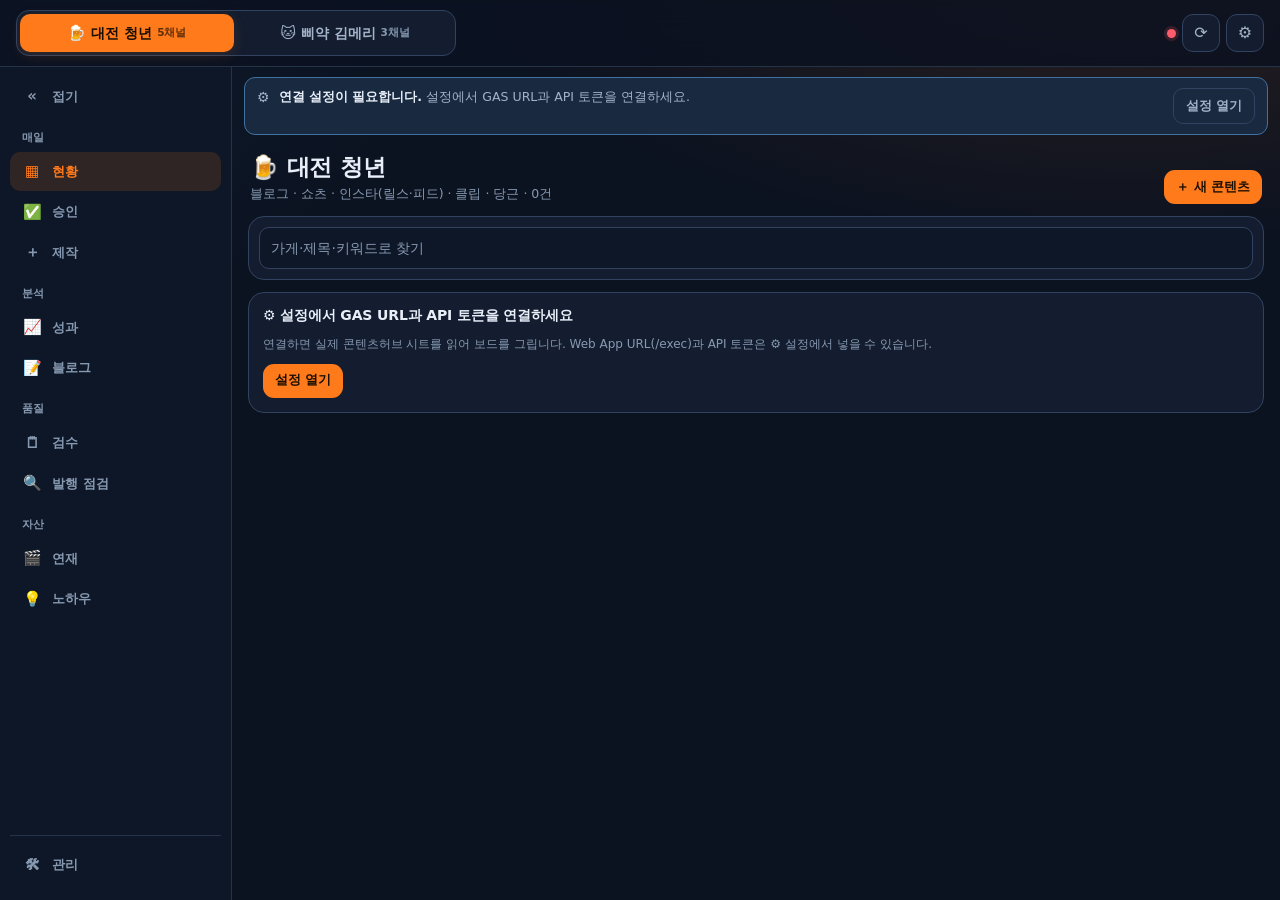
==== commit cdb5b3b9: "chore(호칭): js/ 의 "성래 님" 36곳을 "레이 님" 으로 통일 — 노트북 대조 시험 2건 통과 hub-agent(notebook-agent/lib/draft.js)는 " ====
--- a/index.html
+++ b/index.html
@@ -146,7 +146,7 @@
         <button type="button" id="btn-clear-token" class="ghost-btn danger">연결 열쇠 지우기</button>
       </section>
 
-      <p class="version">Content Hub OS · M1 · <span id="build-label">v2-m60</span></p>
+      <p class="version">Content Hub OS · M1 · <span id="build-label">v2-m61</span></p>
     </div>
   </div>
 </dialog>
@@ -167,6 +167,6 @@
   <p style="padding:24px;color:#fff">이 앱은 자바스크립트가 필요합니다.</p>
 </noscript>
 
-<script type="module" src="js/app.js?v=20261127b"></script>
+<script type="module" src="js/app.js?v=20261127c"></script>
 </body>
 </html>
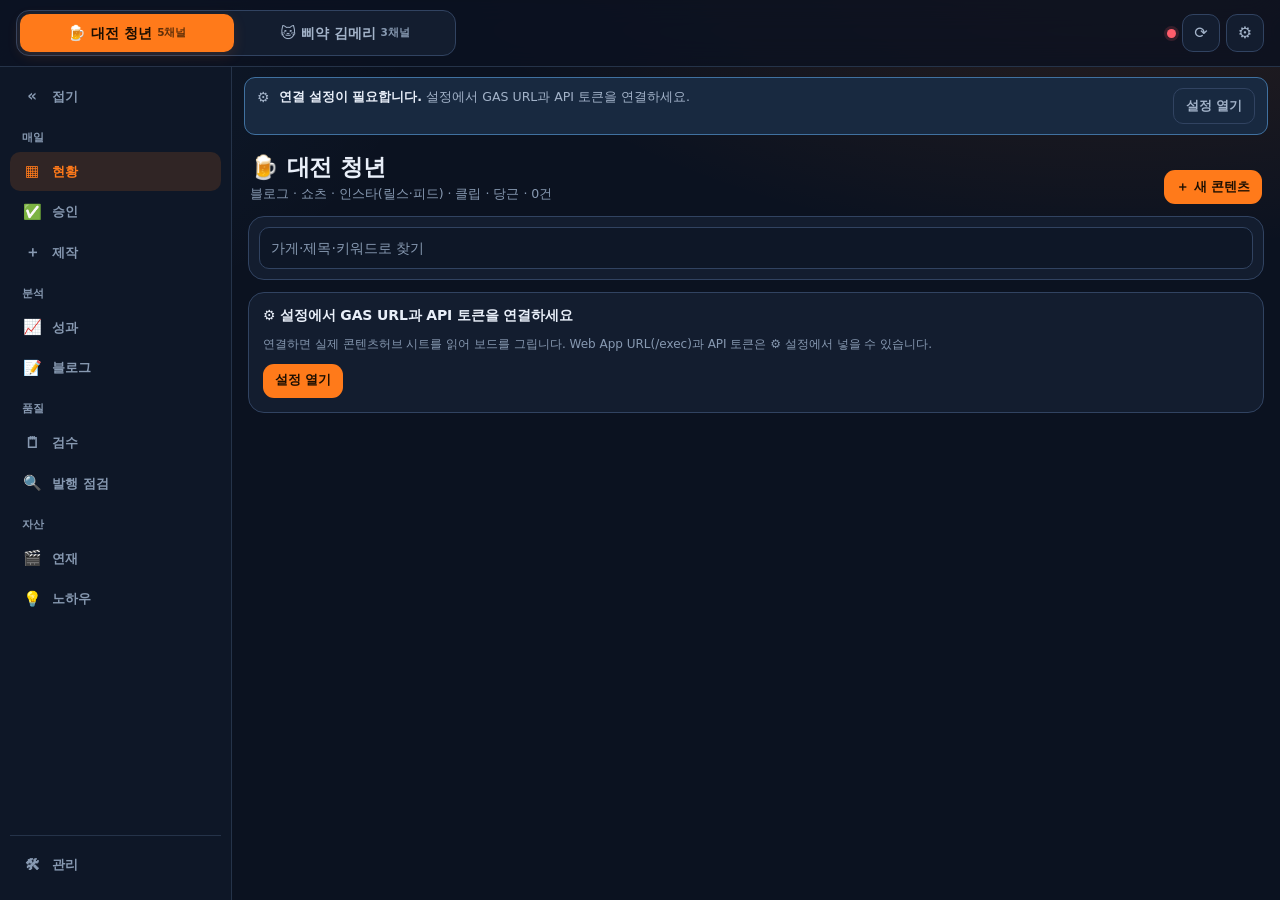
==== commit 43c928dd: "feat(카드뉴스): 5~8장 PNG 간격 두고 순서대로 저장 — 승인 탭·스튜디오 - js/cardExport.js 신설: saveCardsInOrder 가 장 사이 간격(기본 " ====
--- a/index.html
+++ b/index.html
@@ -15,8 +15,8 @@
 <link rel="manifest" href="manifest.webmanifest">
 <link rel="icon" href="icons/icon-192.png" sizes="192x192" type="image/png">
 <link rel="apple-touch-icon" href="icons/icon-192.png">
-<link rel="stylesheet" href="css/style.css?v=m2-33">
-<link rel="stylesheet" href="css/studio.css?v=20261126b">
+<link rel="stylesheet" href="css/style.css?v=m2-34">
+<link rel="stylesheet" href="css/studio.css?v=20261127a">
 </head>
 <body>
 
@@ -146,7 +146,7 @@
         <button type="button" id="btn-clear-token" class="ghost-btn danger">연결 열쇠 지우기</button>
       </section>
 
-      <p class="version">Content Hub OS · M1 · <span id="build-label">v2-m61</span></p>
+      <p class="version">Content Hub OS · M1 · <span id="build-label">v2-m62</span></p>
     </div>
   </div>
 </dialog>
@@ -167,6 +167,6 @@
   <p style="padding:24px;color:#fff">이 앱은 자바스크립트가 필요합니다.</p>
 </noscript>
 
-<script type="module" src="js/app.js?v=20261127c"></script>
+<script type="module" src="js/app.js?v=20261127d"></script>
 </body>
 </html>
--- a/css/style.css
+++ b/css/style.css
@@ -397,6 +397,8 @@
 .qa-ig-card canvas { width: 100%; height: auto; border-radius: 10px; border: 1px solid var(--line); background: var(--surface-2); }
 .qa-ig-card-fallback { font-size: 11.5px; color: var(--tx-3); padding: 24px 8px; text-align: center; border: 1px dashed var(--line); border-radius: 10px; }
 .qa-ig-cap { font-size: 10.5px; color: var(--tx-3); line-height: 1.35; }
+.qa-ig-hint { line-height: 1.45; }
+.qa-ig-save { justify-self: start; }
 
 /* ───────────── 폼 ───────────── */
 .field { display: block; margin-bottom: 10px; }
--- a/css/studio.css
+++ b/css/studio.css
@@ -144,6 +144,7 @@
 .st-card canvas, .st-card img { width: 100%; height: auto; border-radius: 10px; border: 1px solid var(--line-soft); display: block; }
 .st-card-fallback { aspect-ratio: 4 / 5; display: flex; align-items: center; justify-content: center; border: 1px dashed var(--line); border-radius: 10px; color: var(--tx-3); font-size: 12px; }
 .st-card-cap { font-size: 11.5px; color: var(--tx-3); overflow-wrap: anywhere; }
+.st-card-save { align-self: flex-start; }
 
 /* 영상 6단계(기존 produceSection)를 감싸는 상자 — 안쪽 폭이 넘치지 않게 */
 .st-steps-host { margin-top: 10px; min-width: 0; overflow-x: auto; }
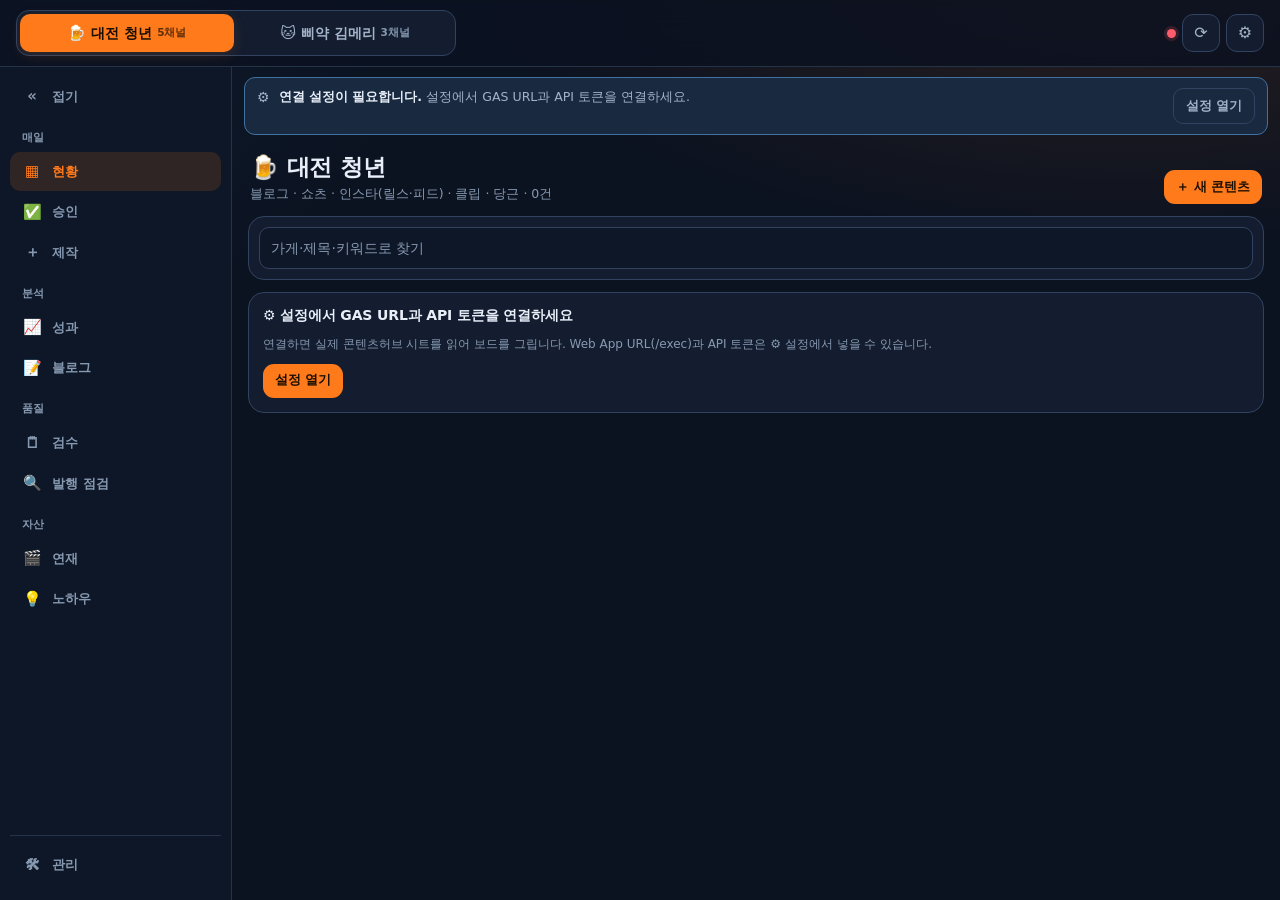
==== commit d0367416: "fix(모바일): 360px 가로 넘침 — .kv-grid 값 칸 줄바꿈(연재·노하우) 채널 드릴다운용 .kv(flex·nowrap) 규칙이 두 칸 격자용 .kv 까지 덮어써 #/" ====
--- a/index.html
+++ b/index.html
@@ -15,7 +15,7 @@
 <link rel="manifest" href="manifest.webmanifest">
 <link rel="icon" href="icons/icon-192.png" sizes="192x192" type="image/png">
 <link rel="apple-touch-icon" href="icons/icon-192.png">
-<link rel="stylesheet" href="css/style.css?v=m2-34">
+<link rel="stylesheet" href="css/style.css?v=m2-35">
 <link rel="stylesheet" href="css/studio.css?v=20261127a">
 </head>
 <body>
@@ -146,7 +146,7 @@
         <button type="button" id="btn-clear-token" class="ghost-btn danger">연결 열쇠 지우기</button>
       </section>
 
-      <p class="version">Content Hub OS · M1 · <span id="build-label">v2-m62</span></p>
+      <p class="version">Content Hub OS · M1 · <span id="build-label">v2-m63</span></p>
     </div>
   </div>
 </dialog>
@@ -167,6 +167,6 @@
   <p style="padding:24px;color:#fff">이 앱은 자바스크립트가 필요합니다.</p>
 </noscript>
 
-<script type="module" src="js/app.js?v=20261127d"></script>
+<script type="module" src="js/app.js?v=20261127e"></script>
 </body>
 </html>
--- a/css/style.css
+++ b/css/style.css
@@ -1285,6 +1285,12 @@
 .kv { display: flex; justify-content: space-between; gap: 10px; padding: 6px 0; border-bottom: 1px solid var(--line-soft); font-size: 12.5px; }
 .kv span { overflow: hidden; text-overflow: ellipsis; white-space: nowrap; min-width: 0; }
 .kv strong { flex: 0 0 auto; font-variant-numeric: tabular-nums; }
+/* .kv-grid(연재·노하우) 안의 값 칸은 줄바꿈을 허용한다 (2026-11-27, 360px 가로 넘침)
+   위 .kv(채널 드릴다운용 한 줄 요약) 규칙이 두 칸 격자용 .kv 까지 덮어써 값이 nowrap 이 되면,
+   긴 문장이 들어간 칸이 한 줄 폭만큼 늘어나 격자 칸이 화면보다 넓어진다.
+   360px 실측: #/series 문서 폭 973px(뷰포트 345) → 값 칸을 풀면 345px. 1400px 에서는 차이 없음. */
+.kv-grid > .kv { min-width: 0; }
+.kv-grid > .kv > span { overflow: visible; text-overflow: clip; white-space: normal; }
 
 /* 채널 비교 — PC 는 3열 카드 그리드, 폰은 가로 표 대신 채널별 세로 행(채널·상태·핵심지표 2개) */
 .cmp-grid { display: grid; gap: 8px; grid-template-columns: repeat(3, minmax(0, 1fr)); }
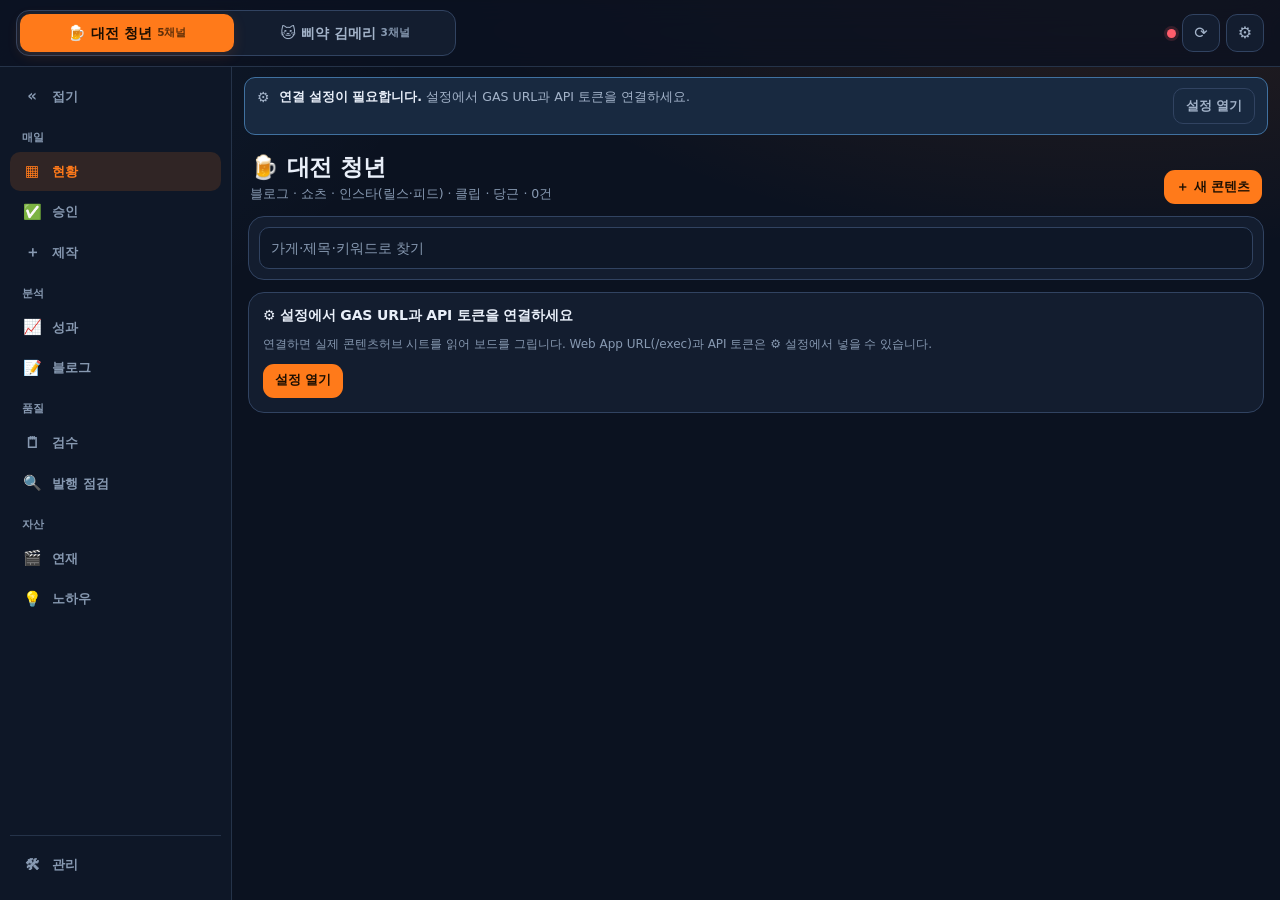
==== commit 5b2c5748: "feat(제작 ③): 시각 타임라인 작업공간 v1 — 컷 자르기·클립 교체·자막 미리보기 레이 님 승인(Q-20261127-232910-wrjm · 232922-84l2 · 234" ====
--- a/index.html
+++ b/index.html
@@ -15,7 +15,7 @@
 <link rel="manifest" href="manifest.webmanifest">
 <link rel="icon" href="icons/icon-192.png" sizes="192x192" type="image/png">
 <link rel="apple-touch-icon" href="icons/icon-192.png">
-<link rel="stylesheet" href="css/style.css?v=m2-35">
+<link rel="stylesheet" href="css/style.css?v=m2-36">
 <link rel="stylesheet" href="css/studio.css?v=20261127a">
 </head>
 <body>
@@ -146,7 +146,7 @@
         <button type="button" id="btn-clear-token" class="ghost-btn danger">연결 열쇠 지우기</button>
       </section>
 
-      <p class="version">Content Hub OS · M1 · <span id="build-label">v2-m63</span></p>
+      <p class="version">Content Hub OS · M1 · <span id="build-label">v2-m64</span></p>
     </div>
   </div>
 </dialog>
@@ -167,6 +167,6 @@
   <p style="padding:24px;color:#fff">이 앱은 자바스크립트가 필요합니다.</p>
 </noscript>
 
-<script type="module" src="js/app.js?v=20261127e"></script>
+<script type="module" src="js/app.js?v=20261127f"></script>
 </body>
 </html>
--- a/css/style.css
+++ b/css/style.css
@@ -1734,3 +1734,47 @@
 .cht-note { margin: 4px 0 0; font-size: 11px; line-height: 1.4; color: var(--tx-3); overflow-wrap: anywhere; }
 .cht-note.err { color: var(--danger); }
 .guard-sheet .gate { margin-top: 8px; }
+
+/* ── ③ 시각 타임라인 작업공간 (2026-11-27, A단계 v1) ─────────────────
+ * 폰 360px 에서 가로 스크롤이 생기지 않게: 모든 줄은 flex-wrap, 막대는 100% 폭, 글자는 12px 이하. */
+.tl { display: grid; gap: 10px; min-width: 0; }
+.tl-head { display: flex; flex-wrap: wrap; align-items: center; gap: 8px; min-width: 0; }
+.tl-status { flex: 1 1 100%; font-size: 11.5px; color: var(--tx-3); line-height: 1.5; word-break: break-all; }
+.tl-nav { display: flex; flex-wrap: wrap; align-items: center; gap: 6px; min-width: 0; }
+.tl-time { font-family: var(--mono); font-size: 12px; color: var(--tx-2); }
+.tl-zoom { font-size: 11.5px; color: var(--tx-3); min-width: 2.2em; text-align: center; }
+.tl-filebtn { position: relative; overflow: hidden; }
+.tl-file { position: absolute; inset: 0; opacity: 0; cursor: pointer; }
+.tl-stage { position: relative; width: 100%; max-width: 300px; margin: 0 auto; aspect-ratio: 9 / 16; background: #000; border-radius: 12px; overflow: hidden; }
+.tl-video { position: absolute; inset: 0; width: 100%; height: 100%; object-fit: contain; background: #000; }
+.tl-overlay { position: absolute; inset: 0; width: 100%; height: 100%; pointer-events: none; }
+.tl-empty { position: absolute; inset: 0; display: grid; place-items: center; padding: 16px; text-align: center; font-size: 12px; line-height: 1.6; color: rgba(255,255,255,.72); }
+.tl-bar { position: relative; width: 100%; min-width: 0; border: 1px solid var(--line); border-radius: 10px; background: var(--bg-soft); overflow: hidden; touch-action: none; cursor: crosshair; padding-bottom: 16px; }
+.tl-bar:focus-visible { outline: 2px solid var(--accent); outline-offset: 2px; }
+.tl-lane { position: relative; height: 34px; }
+.tl-lane-t { position: absolute; left: 6px; top: 3px; font-size: 10px; color: var(--tx-3); pointer-events: none; z-index: 2; }
+.tl-cut { position: absolute; top: 16px; height: 15px; border-radius: 4px; background: rgba(255,122,26,.45); border: 1px solid var(--accent); box-sizing: border-box; min-width: 2px; }
+.tl-cut.off { background: rgba(255,255,255,.06); border-color: var(--line); }
+.tl-cut.sel { outline: 2px solid var(--accent); outline-offset: 1px; }
+.tl-cut-t { position: absolute; left: 3px; top: 0; font-size: 9px; line-height: 13px; color: var(--tx); white-space: nowrap; overflow: hidden; text-overflow: ellipsis; max-width: 100%; }
+.tl-cue { position: absolute; top: 10px; height: 14px; border-radius: 3px; background: rgba(143,245,210,.35); border: 1px solid rgba(143,245,210,.8); box-sizing: border-box; min-width: 2px; }
+.tl-ticks { position: absolute; left: 0; right: 0; bottom: 0; height: 16px; border-top: 1px solid var(--line-soft); }
+.tl-tick { position: absolute; top: 1px; font-size: 9px; color: var(--tx-3); transform: translateX(-50%); white-space: nowrap; }
+.tl-band { position: absolute; top: 0; bottom: 16px; background: rgba(255,255,255,.16); border-left: 1px dashed var(--accent-2); border-right: 1px dashed var(--accent-2); pointer-events: none; }
+.tl-play { position: absolute; top: 0; bottom: 16px; width: 2px; margin-left: -1px; background: var(--ok); pointer-events: none; z-index: 3; }
+.tl-mark-pin { position: absolute; top: 0; bottom: 16px; width: 1px; pointer-events: none; }
+.tl-mark-a { background: #8FF5D2; }
+.tl-mark-b { background: #FFE84D; }
+.tl-row { display: flex; flex-wrap: wrap; gap: 8px; align-items: center; min-width: 0; }
+.tl-mark { flex: 1 1 100%; font-size: 11.5px; color: var(--tx-3); line-height: 1.5; }
+.tl-box { border: 1px solid var(--line); border-radius: 10px; padding: 10px 12px; display: grid; gap: 8px; font-size: 13px; min-width: 0; }
+.tl-box strong { font-size: 13px; }
+.tl-clipbox { background: var(--bg-soft); }
+.tl-sum { display: flex; flex-wrap: wrap; gap: 4px 10px; font-size: 11.5px; color: var(--tx-2); }
+.tl-sum-i { color: var(--tx-3); word-break: break-all; }
+.tl-cuerow { display: flex; flex-wrap: wrap; gap: 8px; align-items: center; }
+.tl-cue-t { font-size: 12px; color: var(--tx-2); word-break: break-word; }
+.tl-sel:empty, .tl-clips:empty, .tl-cues:empty { display: none; }
+.tl-lanebox { display: flex; flex-wrap: wrap; align-items: center; gap: 6px; min-width: 0; flex: 1 1 100%; }
+.tl-lanebox .pr-sel { flex: 1 1 150px; min-width: 0; }
+.tl-len { font-size: 11.5px; color: var(--tx-2); flex: 1 1 100%; }
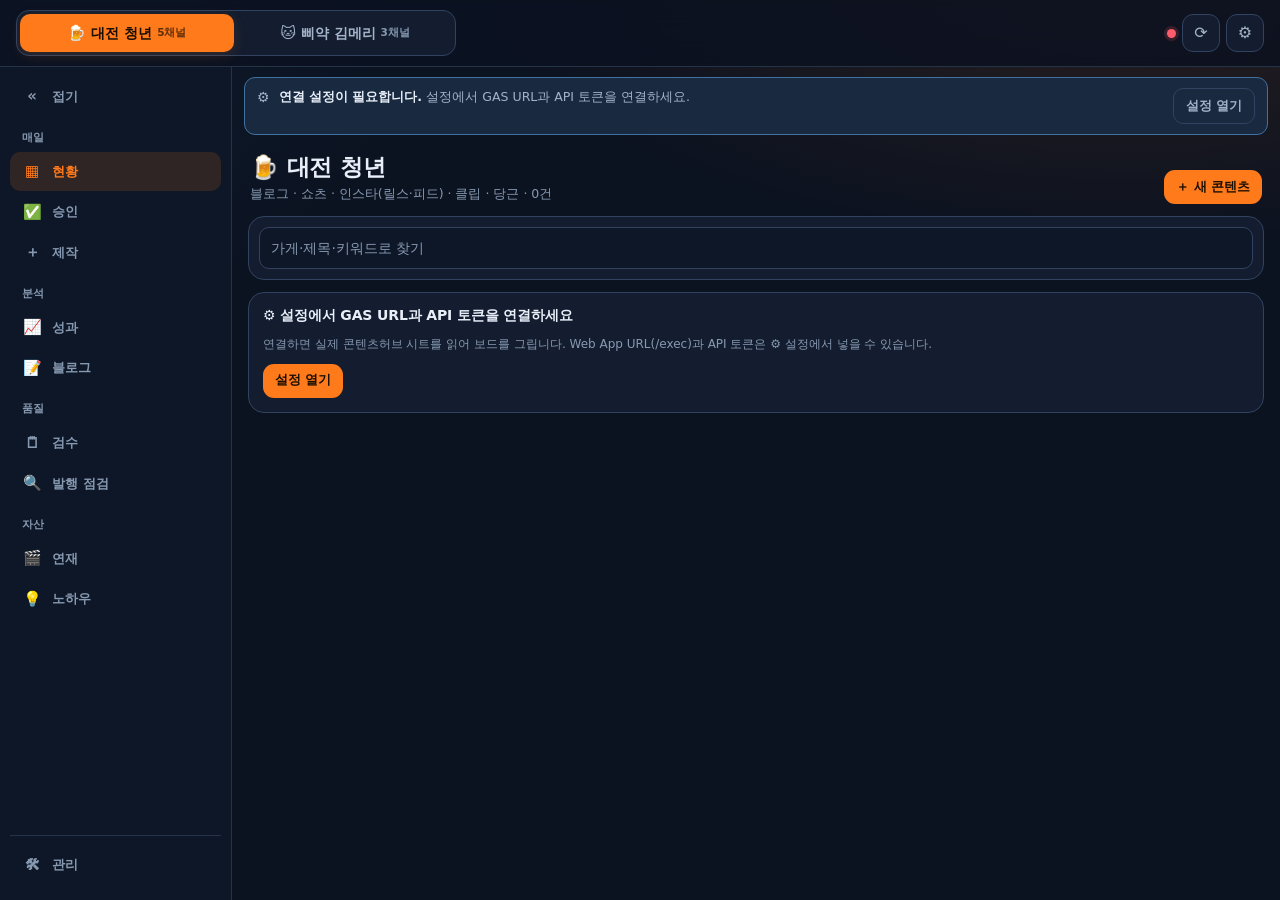
==== commit 337fb18a: "feat(품질): 카드뉴스 4타입 레이아웃 · Pretendard 4굵기 · 사진 오더에 음악/제목 · 조립기 제목·결론 진단(work/content-hub-quality-diag" ====
--- a/index.html
+++ b/index.html
@@ -15,7 +15,7 @@
 <link rel="manifest" href="manifest.webmanifest">
 <link rel="icon" href="icons/icon-192.png" sizes="192x192" type="image/png">
 <link rel="apple-touch-icon" href="icons/icon-192.png">
-<link rel="stylesheet" href="css/style.css?v=m2-36">
+<link rel="stylesheet" href="css/style.css?v=m2-37">
 <link rel="stylesheet" href="css/studio.css?v=20261127a">
 </head>
 <body>
@@ -146,7 +146,7 @@
         <button type="button" id="btn-clear-token" class="ghost-btn danger">연결 열쇠 지우기</button>
       </section>
 
-      <p class="version">Content Hub OS · M1 · <span id="build-label">v2-m64</span></p>
+      <p class="version">Content Hub OS · M1 · <span id="build-label">v2-m66</span></p>
     </div>
   </div>
 </dialog>
@@ -167,6 +167,6 @@
   <p style="padding:24px;color:#fff">이 앱은 자바스크립트가 필요합니다.</p>
 </noscript>
 
-<script type="module" src="js/app.js?v=20261127f"></script>
+<script type="module" src="js/app.js?v=20261128a"></script>
 </body>
 </html>
--- a/css/style.css
+++ b/css/style.css
@@ -1593,6 +1593,30 @@
 .pr-subbox audio { display: block; }
 
 /* 글자 디자인 · 구간 제목 + 미리보기 (2026-11-25, Phase 1) — 폰 360px 에서 세로로 쌓인다 */
+/* Pretendard 굵기 위계(2026-11-28) — Bold(700) 하나뿐이라 헤드라인·kicker·본문이 같은 굵기로 그려지던 것을
+   400/500/600/700 네 벌로 되돌린다. 카드(studioCanvas)도 같은 패밀리·같은 굵기를 쓴다.
+   OFL 1.1(무료 재배포) — font/OFL.txt. 파일: Pretendard v1.3.9 static woff2. */
+@font-face {
+  font-family: 'Pretendard';
+  font-weight: 400;
+  font-style: normal;
+  font-display: swap;
+  src: url('../font/Pretendard-Regular.woff2') format('woff2');
+}
+@font-face {
+  font-family: 'Pretendard';
+  font-weight: 500;
+  font-style: normal;
+  font-display: swap;
+  src: url('../font/Pretendard-Medium.woff2') format('woff2');
+}
+@font-face {
+  font-family: 'Pretendard';
+  font-weight: 600;
+  font-style: normal;
+  font-display: swap;
+  src: url('../font/Pretendard-SemiBold.woff2') format('woff2');
+}
 @font-face {
   font-family: 'Pretendard';
   font-weight: 700;
